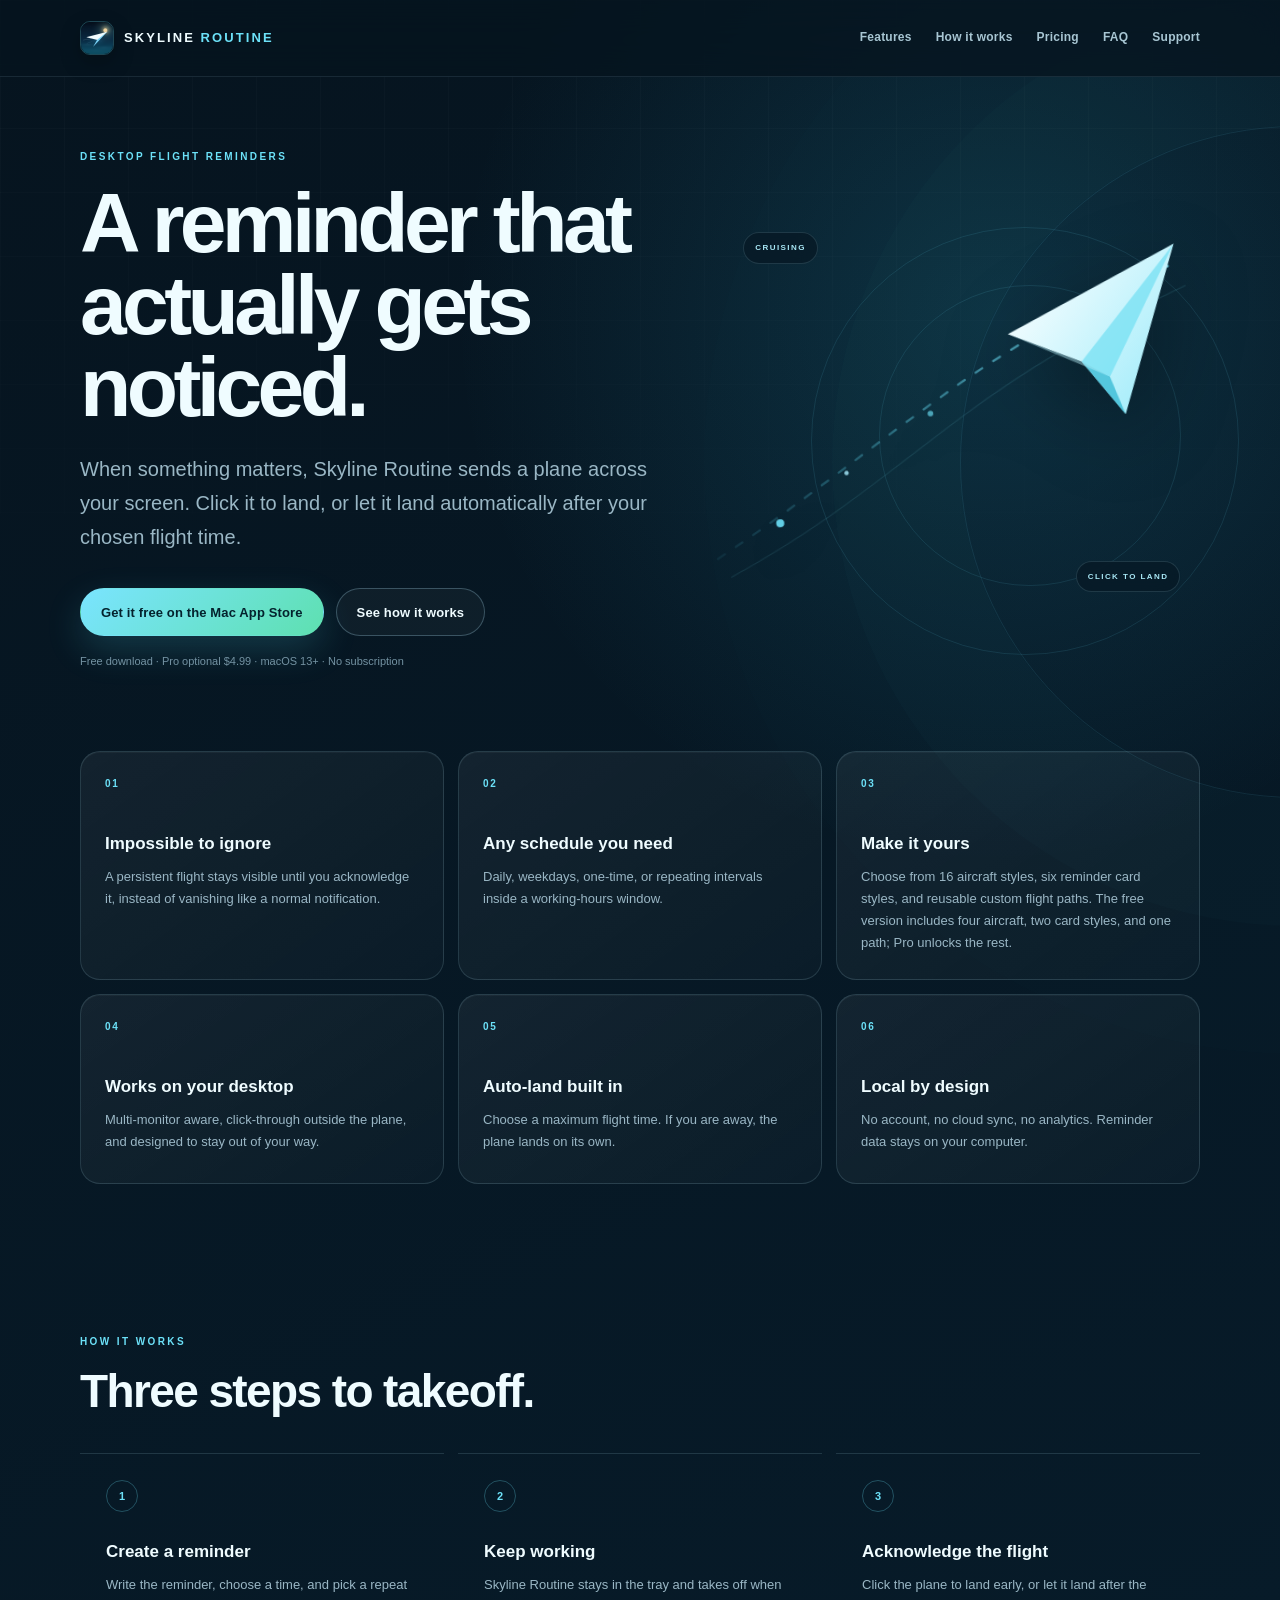
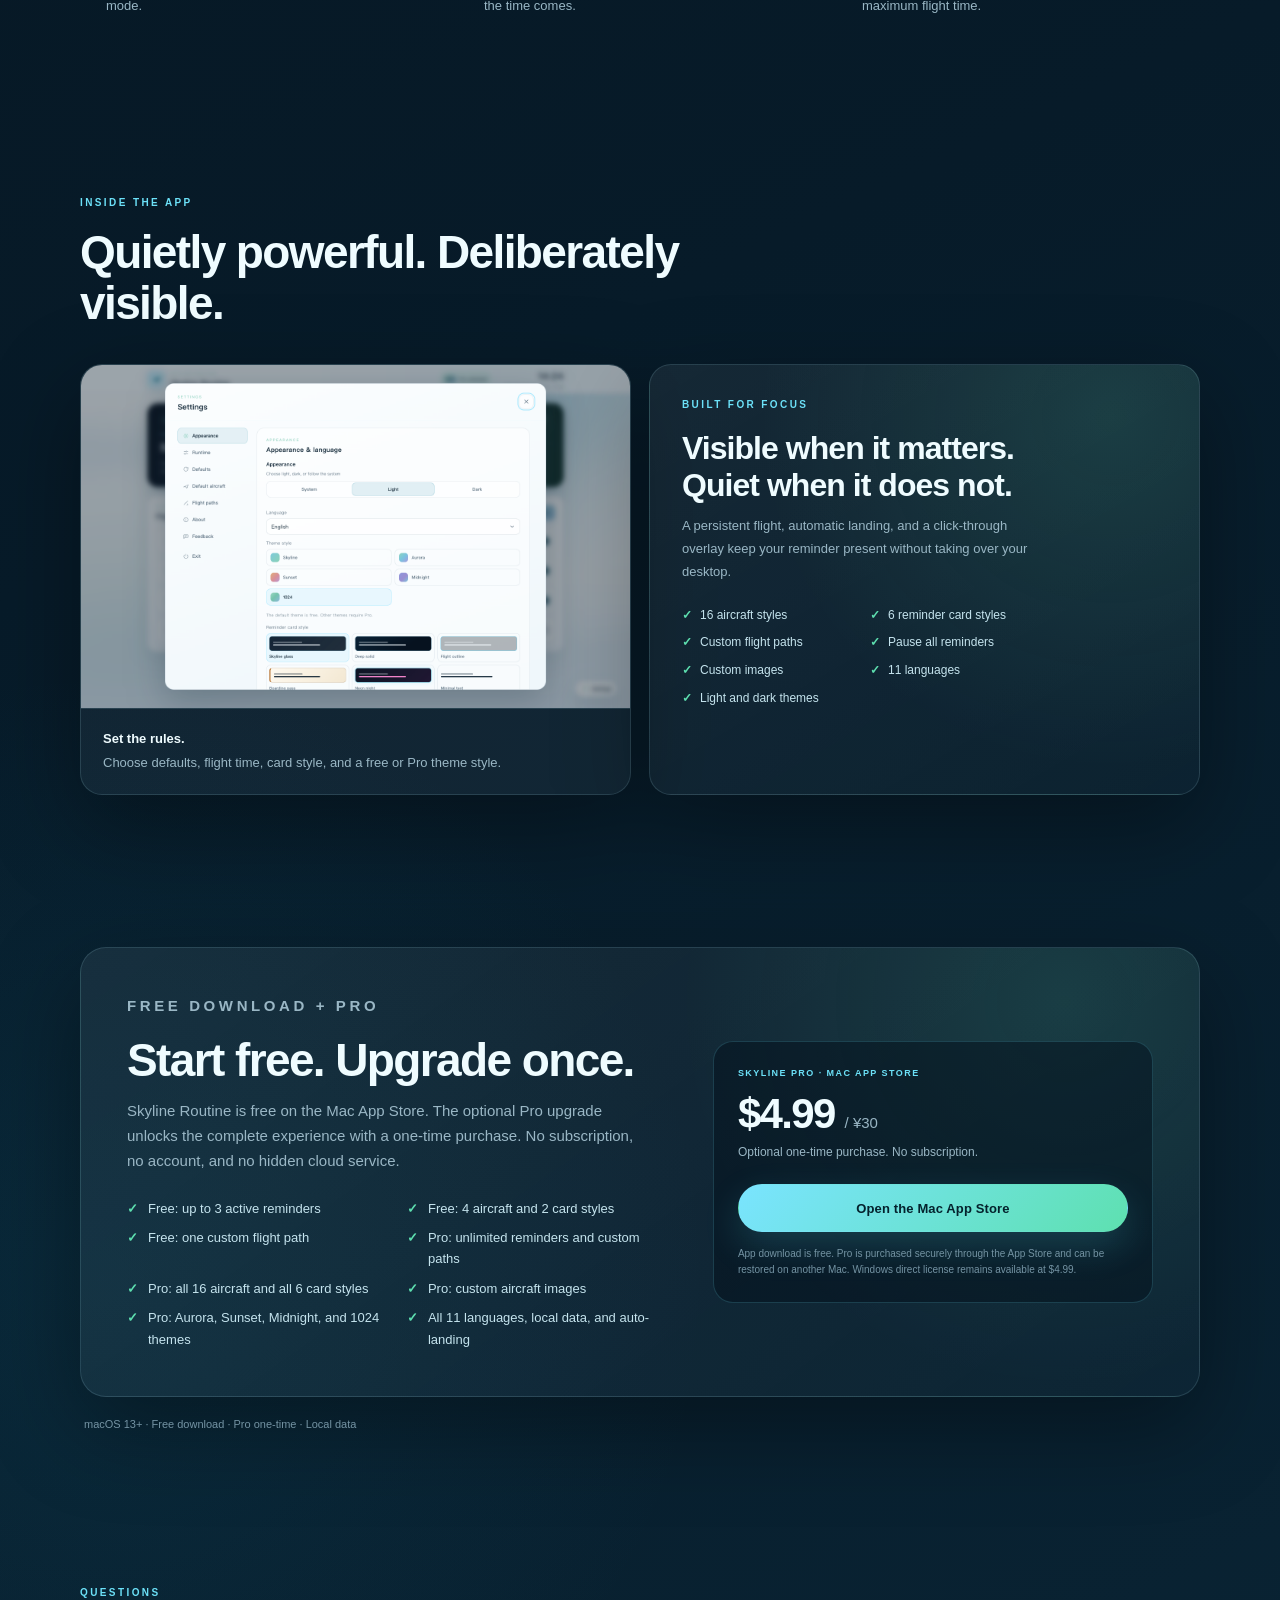
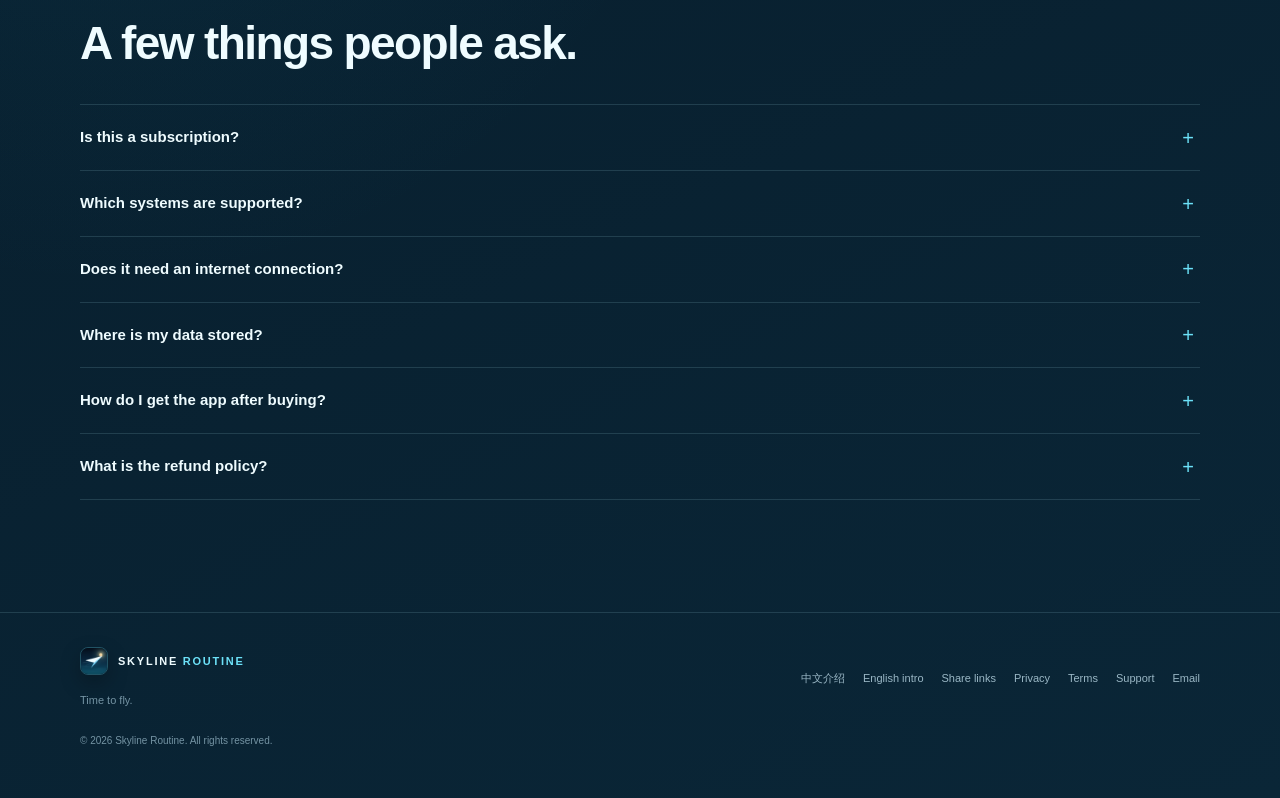
==== index.html @ 3b18a0c1 "【mod】更新免费/Pro 说明、价格与当前截图 - Mac App Store 免费下载 + Pro 一次性买断 - 更新 11 种语言、免费版限制和 Pro 权益 - 更新设置截图和支付/支持说明" ====
<!doctype html>
<html lang="en">
  <head>
    <meta charset="utf-8" />
    <meta name="viewport" content="width=device-width, initial-scale=1" />
    <title>Skyline Routine — Desktop flight reminders</title>
    <meta
      name="description"
      content="A desktop reminder that sends a plane across your screen until you acknowledge it. Free on the Mac App Store, with an optional one-time Pro upgrade. No account, no cloud."
    />
    <meta property="og:title" content="Skyline Routine — Desktop flight reminders" />
    <meta
      property="og:description"
      content="A reminder that actually gets noticed. Free download, optional Pro, local data."
    />
    <meta property="og:type" content="website" />
    <meta property="og:image" content="assets/icon.png" />
    <link rel="icon" href="assets/icon.png" />
    <link rel="stylesheet" href="styles.css" />
  </head>
  <body>
    <div class="site-glow" aria-hidden="true"></div>

    <header class="site-header">
      <div class="wrap header-inner">
        <a class="brand" href="/" aria-label="Skyline Routine home">
          <img src="assets/icon.png" alt="" width="34" height="34" />
          <span>SKYLINE <b>ROUTINE</b></span>
        </a>

        <button class="menu-toggle" type="button" aria-expanded="false" aria-controls="site-nav">
          Menu
        </button>

        <nav class="site-nav" id="site-nav" aria-label="Main navigation">
          <a href="#features">Features</a>
          <a href="#how">How it works</a>
          <a href="#pricing">Pricing</a>
          <a href="#faq">FAQ</a>
          <a href="support.html">Support</a>
        </nav>
      </div>
    </header>

    <main>
      <section class="hero wrap">
        <div class="hero-copy">
          <p class="eyebrow">DESKTOP FLIGHT REMINDERS</p>
          <h1>A reminder that actually gets noticed.</h1>
          <p class="lead">
            When something matters, Skyline Routine sends a plane across your screen.
            Click it to land, or let it land automatically after your chosen flight time.
          </p>

          <div class="hero-actions">
            <a class="btn btn-primary" data-appstore href="#pricing">Get it free on the Mac App Store</a>
            <a class="btn btn-ghost" href="#how">See how it works</a>
          </div>

          <p class="small-note">Free download · Pro optional $4.99 · macOS 13+ · No subscription</p>
        </div>

        <div class="hero-visual" aria-hidden="true">
          <div class="orbit orbit-one"></div>
          <div class="orbit orbit-two"></div>
          <svg class="hero-plane" viewBox="0 0 520 430" fill="none">
            <defs>
              <linearGradient id="plane-fill" x1="310" y1="100" x2="466" y2="235" gradientUnits="userSpaceOnUse">
                <stop stop-color="#ffffff" />
                <stop offset="1" stop-color="#9cebfa" />
              </linearGradient>
              <linearGradient id="trail" x1="18" y1="346" x2="492" y2="84" gradientUnits="userSpaceOnUse">
                <stop stop-color="#53d7f2" stop-opacity=".08" />
                <stop offset="1" stop-color="#7debff" stop-opacity=".8" />
              </linearGradient>
            </defs>
            <path
              d="M18 346C106 296 170 250 250 201C314 161 383 126 492 84"
              stroke="url(#trail)"
              stroke-width="2.2"
              stroke-linecap="round"
              stroke-dasharray="8 13"
            />
            <path d="M30 365C130 319 190 273 268 223C338 178 405 145 499 108" stroke="rgba(125,235,255,.12)" />
            <path d="M320 144L490 66L431 231L391 176L320 144Z" fill="url(#plane-fill)" />
            <path d="M391 176L490 66L418 193L391 176Z" fill="#66ddf3" fill-opacity=".62" />
            <path d="M391 176L431 231L418 193L391 176Z" fill="#2ab5d1" fill-opacity=".7" />
            <path d="M391 176L320 144L418 193L391 176Z" fill="#bff6ff" fill-opacity=".42" />
            <circle cx="82" cy="315" r="4" fill="#6ce1f8" fill-opacity=".9" />
            <circle cx="151" cy="270" r="2.2" fill="#a9eeff" fill-opacity=".8" />
            <circle cx="238" cy="217" r="2.8" fill="#6ce1f8" fill-opacity=".65" />
          </svg>
          <span class="hero-chip chip-one">CRUISING</span>
          <span class="hero-chip chip-two">CLICK TO LAND</span>
        </div>
      </section>

      <section class="feature-grid wrap" id="features">
        <article class="feature-card">
          <span class="feature-number">01</span>
          <h2>Impossible to ignore</h2>
          <p>A persistent flight stays visible until you acknowledge it, instead of vanishing like a normal notification.</p>
        </article>
        <article class="feature-card">
          <span class="feature-number">02</span>
          <h2>Any schedule you need</h2>
          <p>Daily, weekdays, one-time, or repeating intervals inside a working-hours window.</p>
        </article>
        <article class="feature-card">
          <span class="feature-number">03</span>
          <h2>Make it yours</h2>
          <p>Choose from 16 aircraft styles, six reminder card styles, and reusable custom flight paths. The free version includes four aircraft, two card styles, and one path; Pro unlocks the rest.</p>
        </article>
        <article class="feature-card">
          <span class="feature-number">04</span>
          <h2>Works on your desktop</h2>
          <p>Multi-monitor aware, click-through outside the plane, and designed to stay out of your way.</p>
        </article>
        <article class="feature-card">
          <span class="feature-number">05</span>
          <h2>Auto-land built in</h2>
          <p>Choose a maximum flight time. If you are away, the plane lands on its own.</p>
        </article>
        <article class="feature-card">
          <span class="feature-number">06</span>
          <h2>Local by design</h2>
          <p>No account, no cloud sync, no analytics. Reminder data stays on your computer.</p>
        </article>
      </section>

      <section class="section wrap" id="how">
        <div class="section-heading">
          <p class="eyebrow">HOW IT WORKS</p>
          <h2>Three steps to takeoff.</h2>
        </div>
        <div class="steps">
          <div class="step">
            <span>1</span>
            <h3>Create a reminder</h3>
            <p>Write the reminder, choose a time, and pick a repeat mode.</p>
          </div>
          <div class="step">
            <span>2</span>
            <h3>Keep working</h3>
            <p>Skyline Routine stays in the tray and takes off when the time comes.</p>
          </div>
          <div class="step">
            <span>3</span>
            <h3>Acknowledge the flight</h3>
            <p>Click the plane to land early, or let it land after the maximum flight time.</p>
          </div>
        </div>
      </section>

      <section class="section wrap" id="screens">
        <div class="section-heading">
          <p class="eyebrow">INSIDE THE APP</p>
          <h2>Quietly powerful. Deliberately visible.</h2>
        </div>
        <div class="screens">
          <figure class="screen-card">
            <img src="assets/settings.png" alt="Skyline Routine settings with flight time and Pro theme options" loading="eager" />
            <figcaption>
              <strong>Set the rules.</strong>
              Choose defaults, flight time, card style, and a free or Pro theme style.
            </figcaption>
          </figure>
          <aside class="screen-card screen-note">
            <div class="screen-note-inner">
              <p class="eyebrow">BUILT FOR FOCUS</p>
              <h3>Visible when it matters.<br />Quiet when it does not.</h3>
              <p>
                A persistent flight, automatic landing, and a click-through overlay
                keep your reminder present without taking over your desktop.
              </p>
              <ul class="mini-list">
                <li>16 aircraft styles</li>
                <li>6 reminder card styles</li>
                <li>Custom flight paths</li>
                <li>Pause all reminders</li>
                <li>Custom images</li>
                <li>11 languages</li>
                <li>Light and dark themes</li>
              </ul>
            </div>
          </aside>
        </div>
      </section>

      <section class="section wrap" id="pricing">
        <div class="pricing-shell">
          <div class="pricing-copy">
            <p class="eyebrow">FREE DOWNLOAD + PRO</p>
            <h2>Start free. Upgrade once.</h2>
            <p>
              Skyline Routine is free on the Mac App Store. The optional Pro upgrade
              unlocks the complete experience with a one-time purchase. No subscription,
              no account, and no hidden cloud service.
            </p>
            <ul class="check-list">
              <li>Free: up to 3 active reminders</li>
              <li>Free: 4 aircraft and 2 card styles</li>
              <li>Free: one custom flight path</li>
              <li>Pro: unlimited reminders and custom paths</li>
              <li>Pro: all 16 aircraft and all 6 card styles</li>
              <li>Pro: custom aircraft images</li>
              <li>Pro: Aurora, Sunset, Midnight, and 1024 themes</li>
              <li>All 11 languages, local data, and auto-landing</li>
            </ul>
          </div>
          <div class="price-card">
            <p class="price-label">SKYLINE PRO · MAC APP STORE</p>
            <div class="price">$4.99 <span>/ ¥30</span></div>
            <p class="price-note">Optional one-time purchase. No subscription.</p>
            <a class="btn btn-primary btn-wide" data-appstore href="#pricing">Open the Mac App Store</a>
            <p class="price-fine">
              App download is free. Pro is purchased securely through the App Store and
              can be restored on another Mac. Windows direct license remains available at
              $4.99.
            </p>
          </div>
        </div>
        <p class="store-note">
          macOS 13+ · Free download · Pro one-time · Local data
        </p>
      </section>

      <section class="section wrap" id="faq">
        <div class="section-heading">
          <p class="eyebrow">QUESTIONS</p>
          <h2>A few things people ask.</h2>
        </div>
        <div class="faq-list">
          <details>
            <summary>Is this a subscription?</summary>
            <p>No. Skyline Routine is free to download and Pro is a one-time purchase.</p>
          </details>
          <details>
            <summary>Which systems are supported?</summary>
            <p>macOS 13 or later on the Mac App Store. A Windows direct license is also available for Windows 10/11 x64.</p>
          </details>
          <details>
            <summary>Does it need an internet connection?</summary>
            <p>No. Reminders are stored locally and the app works offline. An internet connection is only needed for the initial purchase.</p>
          </details>
          <details>
            <summary>Where is my data stored?</summary>
            <p>Reminder content and settings are stored on your computer. We do not operate a cloud account system or upload reminder data.</p>
          </details>
          <details>
            <summary>How do I get the app after buying?</summary>
            <p>Download Skyline Routine free from the Mac App Store. Open Settings → Upgrade to Pro to purchase the optional one-time upgrade.</p>
          </details>
          <details>
            <summary>What is the refund policy?</summary>
            <p>Mac App Store purchases and refunds are handled by Apple. Windows direct purchases and refunds are handled by Lemon Squeezy. See our <a href="terms.html">terms</a> for details.</p>
          </details>
        </div>
      </section>
    </main>

    <footer class="site-footer">
      <div class="wrap footer-grid">
        <div>
          <a class="brand footer-brand" href="/">
            <img src="assets/icon.png" alt="" width="28" height="28" />
            <span>SKYLINE <b>ROUTINE</b></span>
          </a>
          <p class="footer-copy">Time to fly.</p>
        </div>
        <div class="footer-links">
          <a href="zh.html">中文介绍</a>
          <a href="en.html">English intro</a>
          <a href="links.html">Share links</a>
          <a href="privacy.html">Privacy</a>
          <a href="terms.html">Terms</a>
          <a href="support.html">Support</a>
          <a href="mailto:runningswiftui@gmail.com">Email</a>
        </div>
        <p class="copyright">© <span data-year>2026</span> Skyline Routine. All rights reserved.</p>
      </div>
    </footer>

    <script src="site.js"></script>
  </body>
</html>
---- styles.css ----
:root {
  --bg: #06141f;
  --bg-2: #0a2231;
  --panel: rgba(255, 255, 255, 0.045);
  --panel-strong: rgba(255, 255, 255, 0.075);
  --line: rgba(181, 236, 255, 0.14);
  --line-strong: rgba(181, 236, 255, 0.26);
  --text: #effcff;
  --muted: #9ab7c5;
  --dim: #7493a3;
  --cyan: #6ce1f8;
  --green: #5ee0b0;
  --shadow: 0 30px 90px rgba(0, 0, 0, 0.35);
  --font: -apple-system, BlinkMacSystemFont, "Segoe UI", "PingFang SC",
    "Hiragino Sans GB", "Microsoft YaHei", Arial, sans-serif;
}

* {
  box-sizing: border-box;
}

html {
  scroll-behavior: smooth;
}

body {
  min-width: 320px;
  margin: 0;
  font-family: var(--font);
  color: var(--text);
  background:
    radial-gradient(circle at 78% 8%, rgba(49, 185, 225, 0.17), transparent 34rem),
    radial-gradient(circle at 8% 72%, rgba(22, 124, 155, 0.12), transparent 38rem),
    linear-gradient(155deg, var(--bg) 0%, #071b29 48%, #0a2637 100%);
  line-height: 1.65;
  overflow-x: hidden;
}

body::before {
  position: fixed;
  z-index: -2;
  inset: 0;
  background-image:
    linear-gradient(rgba(255, 255, 255, 0.025) 1px, transparent 1px),
    linear-gradient(90deg, rgba(255, 255, 255, 0.025) 1px, transparent 1px);
  background-size: 64px 64px;
  mask-image: linear-gradient(to bottom, black, transparent 76%);
  content: "";
  pointer-events: none;
}

.site-glow {
  position: fixed;
  z-index: -1;
  top: 14%;
  right: -22rem;
  width: 42rem;
  height: 42rem;
  border: 1px solid rgba(108, 225, 248, 0.1);
  border-radius: 50%;
  box-shadow:
    0 0 0 8rem rgba(108, 225, 248, 0.012),
    0 0 0 16rem rgba(108, 225, 248, 0.008);
  pointer-events: none;
}

img {
  max-width: 100%;
}

a {
  color: var(--cyan);
  text-decoration-thickness: 1px;
  text-underline-offset: 3px;
}

a:hover {
  color: #b9f5ff;
}

:focus-visible {
  outline: 2px solid var(--cyan);
  outline-offset: 3px;
}

.wrap {
  width: min(1120px, calc(100% - 48px));
  margin-inline: auto;
}

.site-header {
  position: sticky;
  z-index: 20;
  top: 0;
  border-bottom: 1px solid rgba(181, 236, 255, 0.1);
  background: rgba(6, 20, 31, 0.76);
  backdrop-filter: blur(22px);
}

.header-inner {
  display: flex;
  align-items: center;
  justify-content: space-between;
  min-height: 76px;
}

.brand {
  display: inline-flex;
  align-items: center;
  gap: 10px;
  color: var(--text);
  font-size: 13px;
  font-weight: 800;
  letter-spacing: 0.16em;
  text-decoration: none;
}

.brand img {
  width: 34px;
  height: 34px;
  border: 1px solid rgba(108, 225, 248, 0.25);
  border-radius: 10px;
  box-shadow: 0 8px 20px rgba(0, 0, 0, 0.25);
}

.brand b {
  color: var(--cyan);
}

.site-nav {
  display: flex;
  align-items: center;
  gap: 24px;
}

.site-nav a {
  color: #a8c6d3;
  font-size: 12px;
  font-weight: 600;
  letter-spacing: 0.02em;
  text-decoration: none;
}

.site-nav a:hover {
  color: var(--text);
}

.menu-toggle {
  display: none;
  padding: 8px 12px;
  border: 1px solid var(--line);
  border-radius: 9px;
  background: transparent;
  color: var(--text);
  font: inherit;
  font-size: 12px;
}

.hero {
  display: grid;
  grid-template-columns: minmax(0, 1.1fr) minmax(340px, 0.9fr);
  align-items: center;
  gap: 40px;
  min-height: 650px;
  padding-block: 72px 80px;
}

.hero-copy {
  position: relative;
  z-index: 2;
}

.eyebrow {
  margin: 0 0 16px;
  color: var(--cyan);
  font-size: 10px;
  font-weight: 800;
  letter-spacing: 0.24em;
}

h1,
h2,
h3,
p {
  margin-top: 0;
}

h1 {
  max-width: 760px;
  margin-bottom: 24px;
  font-size: clamp(48px, 7vw, 84px);
  font-weight: 700;
  line-height: 0.98;
  letter-spacing: -0.055em;
}

.lead {
  max-width: 580px;
  margin-bottom: 0;
  color: var(--muted);
  font-size: clamp(16px, 2vw, 20px);
  line-height: 1.7;
}

.hero-actions {
  display: flex;
  flex-wrap: wrap;
  gap: 12px;
  margin-top: 34px;
}

.btn {
  display: inline-flex;
  align-items: center;
  justify-content: center;
  min-height: 48px;
  padding: 12px 20px;
  border: 1px solid transparent;
  border-radius: 999px;
  font-size: 13px;
  font-weight: 750;
  letter-spacing: 0.01em;
  text-decoration: none;
  transition:
    transform 0.2s ease,
    border-color 0.2s ease,
    background 0.2s ease,
    box-shadow 0.2s ease;
}

.btn:hover {
  transform: translateY(-2px);
}

.btn-primary {
  background: linear-gradient(135deg, #7ae4ff, #5ee0b0);
  color: #04222d;
  box-shadow: 0 14px 36px rgba(78, 214, 236, 0.18);
}

.btn-primary:hover {
  color: #04222d;
  box-shadow: 0 18px 42px rgba(78, 214, 236, 0.28);
}

.btn-ghost {
  border-color: var(--line-strong);
  background: rgba(255, 255, 255, 0.035);
  color: var(--text);
}

.btn-ghost:hover {
  border-color: rgba(108, 225, 248, 0.5);
  background: rgba(108, 225, 248, 0.08);
  color: var(--text);
}

.btn-wide {
  width: 100%;
}

.small-note {
  margin: 16px 0 0;
  color: var(--dim);
  font-size: 11px;
}

.hero-visual {
  position: relative;
  min-height: 480px;
}

.orbit {
  position: absolute;
  border: 1px solid rgba(108, 225, 248, 0.11);
  border-radius: 50%;
}

.orbit-one {
  top: 12%;
  right: -8%;
  width: 88%;
  aspect-ratio: 1;
}

.orbit-two {
  top: 24%;
  right: 4%;
  width: 62%;
  aspect-ratio: 1;
}

.hero-plane {
  position: absolute;
  top: 50%;
  right: -3%;
  width: min(560px, 108%);
  transform: translateY(-50%) rotate(-4deg);
  filter: drop-shadow(0 24px 40px rgba(0, 0, 0, 0.35));
}

.hero-chip {
  position: absolute;
  z-index: 2;
  padding: 8px 11px;
  border: 1px solid var(--line);
  border-radius: 999px;
  background: rgba(7, 25, 38, 0.8);
  color: #a9e8f6;
  font-size: 8px;
  font-weight: 800;
  letter-spacing: 0.18em;
  backdrop-filter: blur(10px);
}

.chip-one {
  top: 13%;
  left: 6%;
}

.chip-two {
  right: 4%;
  bottom: 12%;
}

.feature-grid {
  display: grid;
  grid-template-columns: repeat(3, minmax(0, 1fr));
  gap: 14px;
  padding-bottom: 110px;
}

.feature-card {
  min-height: 190px;
  padding: 24px;
  border: 1px solid var(--line);
  border-radius: 20px;
  background: linear-gradient(145deg, rgba(255, 255, 255, 0.055), rgba(255, 255, 255, 0.018));
  box-shadow: inset 0 1px 0 rgba(255, 255, 255, 0.035);
}

.feature-number {
  display: block;
  margin-bottom: 38px;
  color: var(--cyan);
  font-size: 10px;
  font-weight: 800;
  letter-spacing: 0.16em;
}

.feature-card h2 {
  margin-bottom: 8px;
  font-size: 17px;
  font-weight: 650;
}

.feature-card p {
  margin-bottom: 0;
  color: var(--muted);
  font-size: 13px;
  line-height: 1.7;
}

.section {
  padding-block: 40px 112px;
}

.section-heading {
  max-width: 680px;
  margin-bottom: 36px;
}

.section-heading h2,
.pricing-copy h2 {
  margin-bottom: 14px;
  font-size: clamp(30px, 4.2vw, 46px);
  font-weight: 650;
  line-height: 1.1;
  letter-spacing: -0.035em;
}

.section-heading p:last-child,
.pricing-copy > p {
  color: var(--muted);
  font-size: 15px;
}

.steps {
  display: grid;
  grid-template-columns: repeat(3, minmax(0, 1fr));
  gap: 14px;
}

.step {
  padding: 26px;
  border-top: 1px solid var(--line);
}

.step > span {
  display: grid;
  width: 32px;
  height: 32px;
  margin-bottom: 26px;
  place-items: center;
  border: 1px solid rgba(108, 225, 248, 0.28);
  border-radius: 50%;
  color: var(--cyan);
  font-size: 11px;
  font-weight: 800;
}

.step h3 {
  margin-bottom: 8px;
  font-size: 17px;
}

.step p {
  margin-bottom: 0;
  color: var(--muted);
  font-size: 13px;
}

.screens {
  display: grid;
  grid-template-columns: repeat(2, minmax(0, 1fr));
  gap: 18px;
}

.screen-card {
  margin: 0;
  border: 1px solid var(--line);
  border-radius: 22px;
  background: var(--panel);
  overflow: hidden;
  box-shadow: var(--shadow);
}

.screen-card img {
  display: block;
  width: 100%;
  height: auto;
  border-bottom: 1px solid var(--line);
}

.screen-card figcaption {
  padding: 20px 22px;
  color: var(--muted);
  font-size: 13px;
  line-height: 1.6;
}

.screen-card strong {
  display: block;
  margin-bottom: 3px;
  color: var(--text);
  font-weight: 650;
}

.screen-note {
  display: flex;
  align-items: stretch;
  min-height: 100%;
  background:
    radial-gradient(circle at 84% 12%, rgba(94, 224, 176, 0.13), transparent 22rem),
    linear-gradient(150deg, rgba(255, 255, 255, 0.06), rgba(255, 255, 255, 0.018));
}

.screen-note-inner {
  padding: 32px;
}

.screen-note h3 {
  margin-bottom: 12px;
  font-size: clamp(23px, 3vw, 32px);
  font-weight: 650;
  line-height: 1.15;
  letter-spacing: -0.03em;
}

.screen-note p:not(.eyebrow) {
  max-width: 360px;
  margin-bottom: 22px;
  color: var(--muted);
  font-size: 13px;
  line-height: 1.75;
}

.mini-list {
  display: grid;
  grid-template-columns: repeat(2, minmax(0, 1fr));
  gap: 8px 16px;
  margin: 0;
  padding: 0;
  list-style: none;
}

.mini-list li {
  position: relative;
  padding-left: 18px;
  color: #c5e4ee;
  font-size: 12px;
}

.mini-list li::before {
  position: absolute;
  left: 0;
  color: #5ee0b0;
  content: "✓";
  font-weight: 800;
}

.pricing-shell {
  display: grid;
  grid-template-columns: minmax(0, 1.1fr) minmax(300px, 0.9fr);
  gap: 48px;
  align-items: center;
  padding: 46px;
  border: 1px solid var(--line);
  border-radius: 26px;
  background:
    radial-gradient(circle at 88% 12%, rgba(94, 224, 176, 0.12), transparent 24rem),
    linear-gradient(145deg, rgba(255, 255, 255, 0.06), rgba(255, 255, 255, 0.02));
  box-shadow: var(--shadow);
}

.pricing-copy > p {
  max-width: 520px;
}

.check-list {
  display: grid;
  grid-template-columns: repeat(2, minmax(0, 1fr));
  gap: 8px 22px;
  margin: 24px 0 0;
  padding: 0;
  list-style: none;
}

.check-list li {
  position: relative;
  padding-left: 21px;
  color: #c5e4ee;
  font-size: 13px;
}

.check-list li::before {
  position: absolute;
  top: 0;
  left: 0;
  color: var(--green);
  content: "✓";
  font-weight: 800;
}

.price-card {
  padding: 24px;
  border: 1px solid rgba(108, 225, 248, 0.18);
  border-radius: 20px;
  background: rgba(5, 19, 30, 0.52);
}

.price-label {
  margin-bottom: 12px;
  color: var(--cyan);
  font-size: 9px;
  font-weight: 800;
  letter-spacing: 0.16em;
}

.price {
  margin-bottom: 3px;
  color: var(--text);
  font-size: 42px;
  font-weight: 700;
  line-height: 1;
  letter-spacing: -0.04em;
}

.price span {
  color: var(--muted);
  font-size: 15px;
  font-weight: 500;
  letter-spacing: 0;
}

.price-note {
  margin: 8px 0 22px;
  color: var(--muted);
  font-size: 12px;
}

.price-fine {
  margin: 14px 0 0;
  color: var(--dim);
  font-size: 10px;
  line-height: 1.6;
}

.store-note {
  margin: 18px 4px 0;
  color: var(--dim);
  font-size: 11px;
}

.faq-list {
  border-top: 1px solid var(--line);
}

.faq-list details {
  border-bottom: 1px solid var(--line);
}

.faq-list summary {
  position: relative;
  padding: 20px 40px 20px 0;
  color: var(--text);
  font-size: 15px;
  font-weight: 600;
  cursor: pointer;
  list-style: none;
}

.faq-list summary::-webkit-details-marker {
  display: none;
}

.faq-list summary::after {
  position: absolute;
  top: 50%;
  right: 6px;
  color: var(--cyan);
  content: "+";
  font-size: 20px;
  font-weight: 300;
  transform: translateY(-50%);
}

.faq-list details[open] summary::after {
  content: "−";
}

.faq-list details p {
  max-width: 820px;
  margin: -4px 0 20px;
  color: var(--muted);
  font-size: 13px;
}

.site-footer {
  border-top: 1px solid var(--line);
}

.footer-grid {
  display: grid;
  grid-template-columns: 1fr auto;
  gap: 12px 32px;
  padding-block: 34px 48px;
}

.footer-brand {
  font-size: 11px;
}

.footer-brand img {
  width: 28px;
  height: 28px;
  border-radius: 8px;
}

.footer-copy {
  margin: 8px 0 0;
  color: var(--dim);
  font-size: 11px;
}

.footer-links {
  display: flex;
  flex-wrap: wrap;
  align-items: center;
  justify-content: flex-end;
  gap: 18px;
}

.footer-links a {
  color: var(--muted);
  font-size: 11px;
  text-decoration: none;
}

.footer-links a:hover {
  color: var(--text);
}

.copyright {
  grid-column: 1 / -1;
  margin: 12px 0 0;
  color: var(--dim);
  font-size: 10px;
}

/* Legal pages */
.legal-page {
  max-width: 790px;
  padding-block: 72px 100px;
}

.legal-page h1 {
  margin-bottom: 18px;
  font-size: clamp(36px, 6vw, 58px);
}

.legal-page h2 {
  margin: 34px 0 10px;
  color: var(--text);
  font-size: 19px;
  font-weight: 650;
}

.legal-page p,
.legal-page li {
  color: var(--muted);
  font-size: 14px;
  line-height: 1.8;
}

.legal-page ul {
  padding-left: 20px;
}

.legal-meta {
  margin-bottom: 36px;
  color: var(--dim);
  font-size: 11px;
}

.back-link {
  display: inline-flex;
  margin-bottom: 26px;
  color: var(--cyan);
  font-size: 12px;
  text-decoration: none;
}

@media (max-width: 900px) {
  .hero {
    grid-template-columns: 1fr;
    min-height: auto;
    padding-block: 64px 40px;
  }

  .hero-visual {
    min-height: 380px;
    margin-top: -10px;
  }

  .hero-plane {
    right: 0;
    width: min(480px, 100%);
  }

  .feature-grid {
    grid-template-columns: repeat(2, minmax(0, 1fr));
  }

  .pricing-shell {
    grid-template-columns: 1fr;
    gap: 32px;
    padding: 34px;
  }
}

@media (max-width: 680px) {
  .wrap {
    width: min(1120px, calc(100% - 32px));
  }

  .menu-toggle {
    display: inline-flex;
  }

  .site-nav {
    position: absolute;
    top: 76px;
    right: 16px;
    left: 16px;
    display: none;
    flex-direction: column;
    align-items: flex-start;
    gap: 0;
    padding: 8px 18px;
    border: 1px solid var(--line);
    border-radius: 14px;
    background: rgba(6, 20, 31, 0.98);
    box-shadow: var(--shadow);
  }

  .site-nav.is-open {
    display: flex;
  }

  .site-nav a {
    width: 100%;
    padding: 12px 0;
  }

  h1 {
    font-size: clamp(43px, 13vw, 64px);
  }

  .hero {
    padding-top: 48px;
  }

  .hero-visual {
    min-height: 310px;
  }

  .feature-grid,
  .steps,
  .screens,
  .check-list {
    grid-template-columns: 1fr;
  }

  .feature-card {
    min-height: auto;
  }

  .feature-number {
    margin-bottom: 22px;
  }

  .section {
    padding-block: 28px 78px;
  }

  .pricing-shell {
    padding: 24px;
    border-radius: 20px;
  }

  .pricing-shell .btn {
    width: 100%;
  }

  .footer-grid {
    grid-template-columns: 1fr;
  }

  .footer-links {
    justify-content: flex-start;
  }

  .copyright {
    grid-column: auto;
  }
}

.site-toast {
  position: fixed;
  z-index: 100;
  right: 24px;
  bottom: 24px;
  max-width: min(360px, calc(100vw - 48px));
  padding: 12px 16px;
  border: 1px solid rgba(108, 225, 248, 0.25);
  border-radius: 12px;
  background: rgba(6, 20, 31, 0.96);
  color: var(--text);
  box-shadow: var(--shadow);
  font-size: 12px;
  opacity: 0;
  pointer-events: none;
  transform: translateY(10px);
  transition: opacity 0.2s ease, transform 0.2s ease;
}

.site-toast.is-visible {
  opacity: 1;
  transform: translateY(0);
}
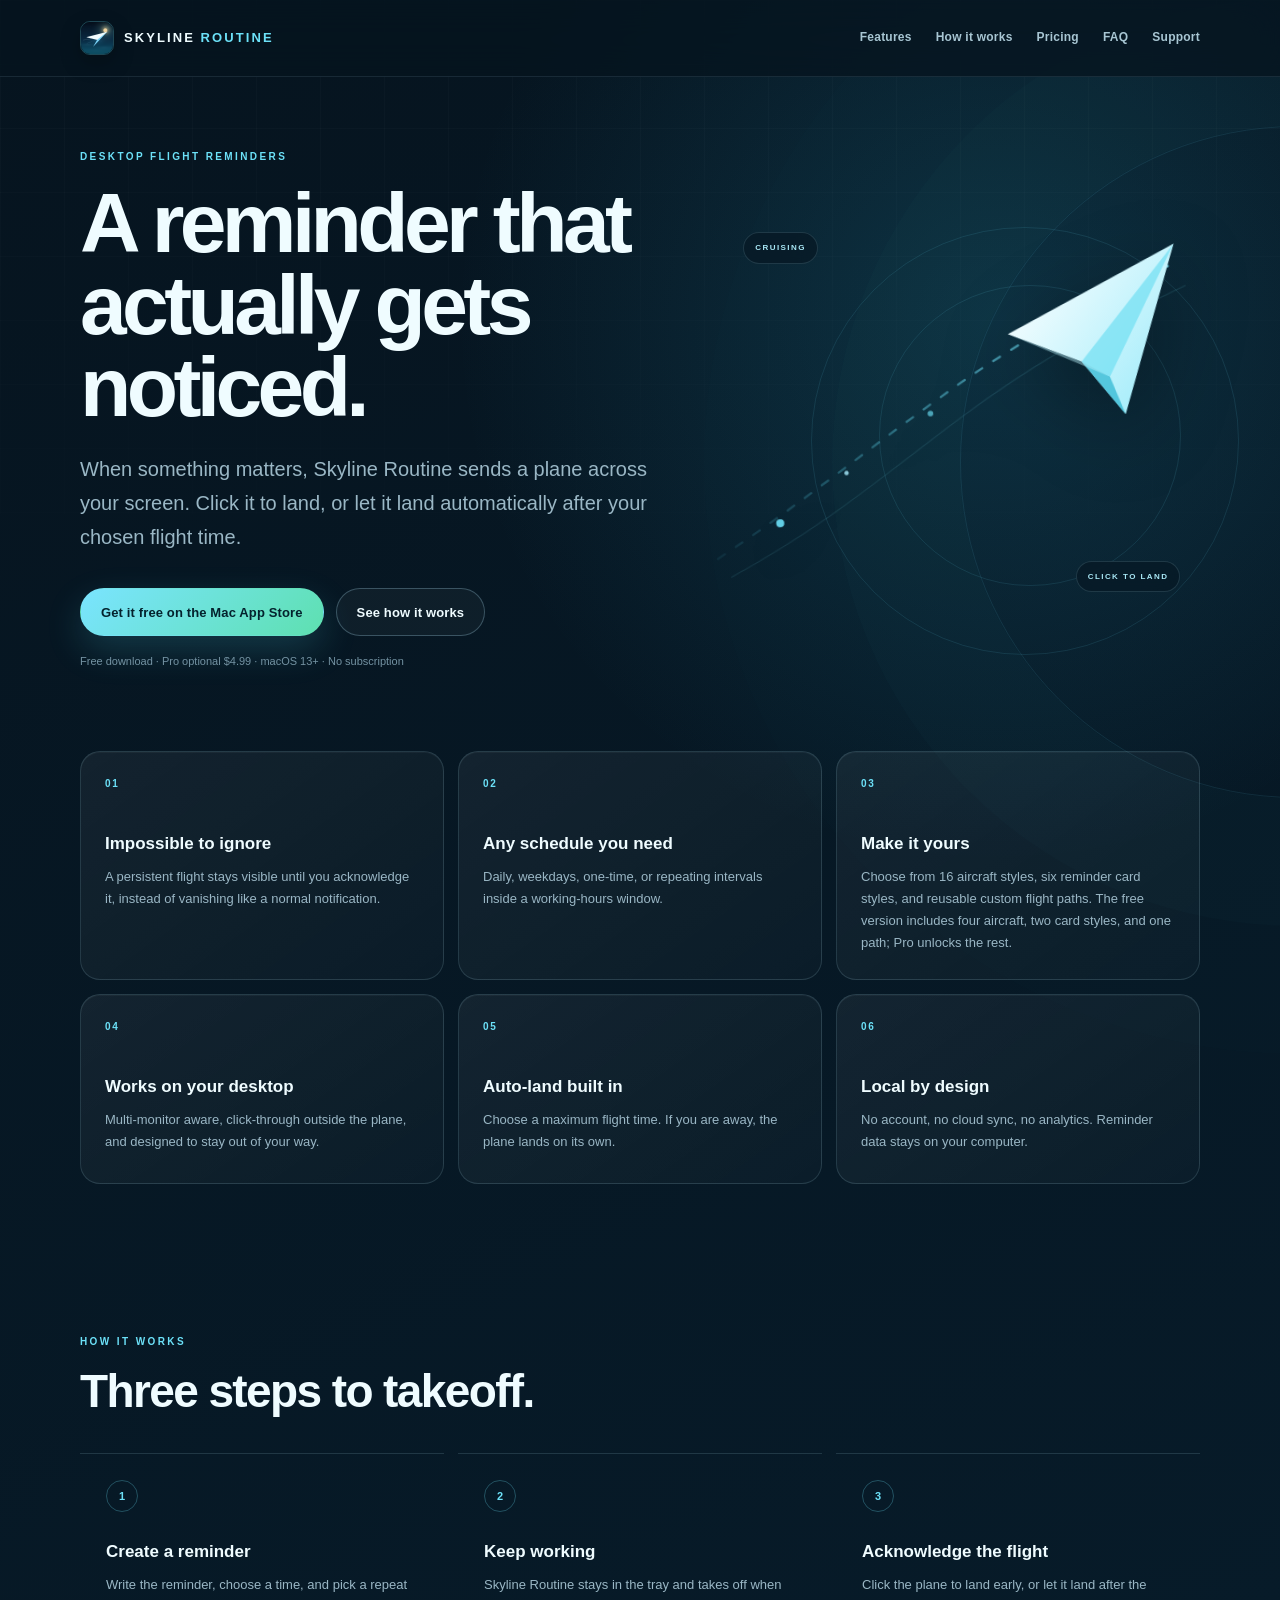
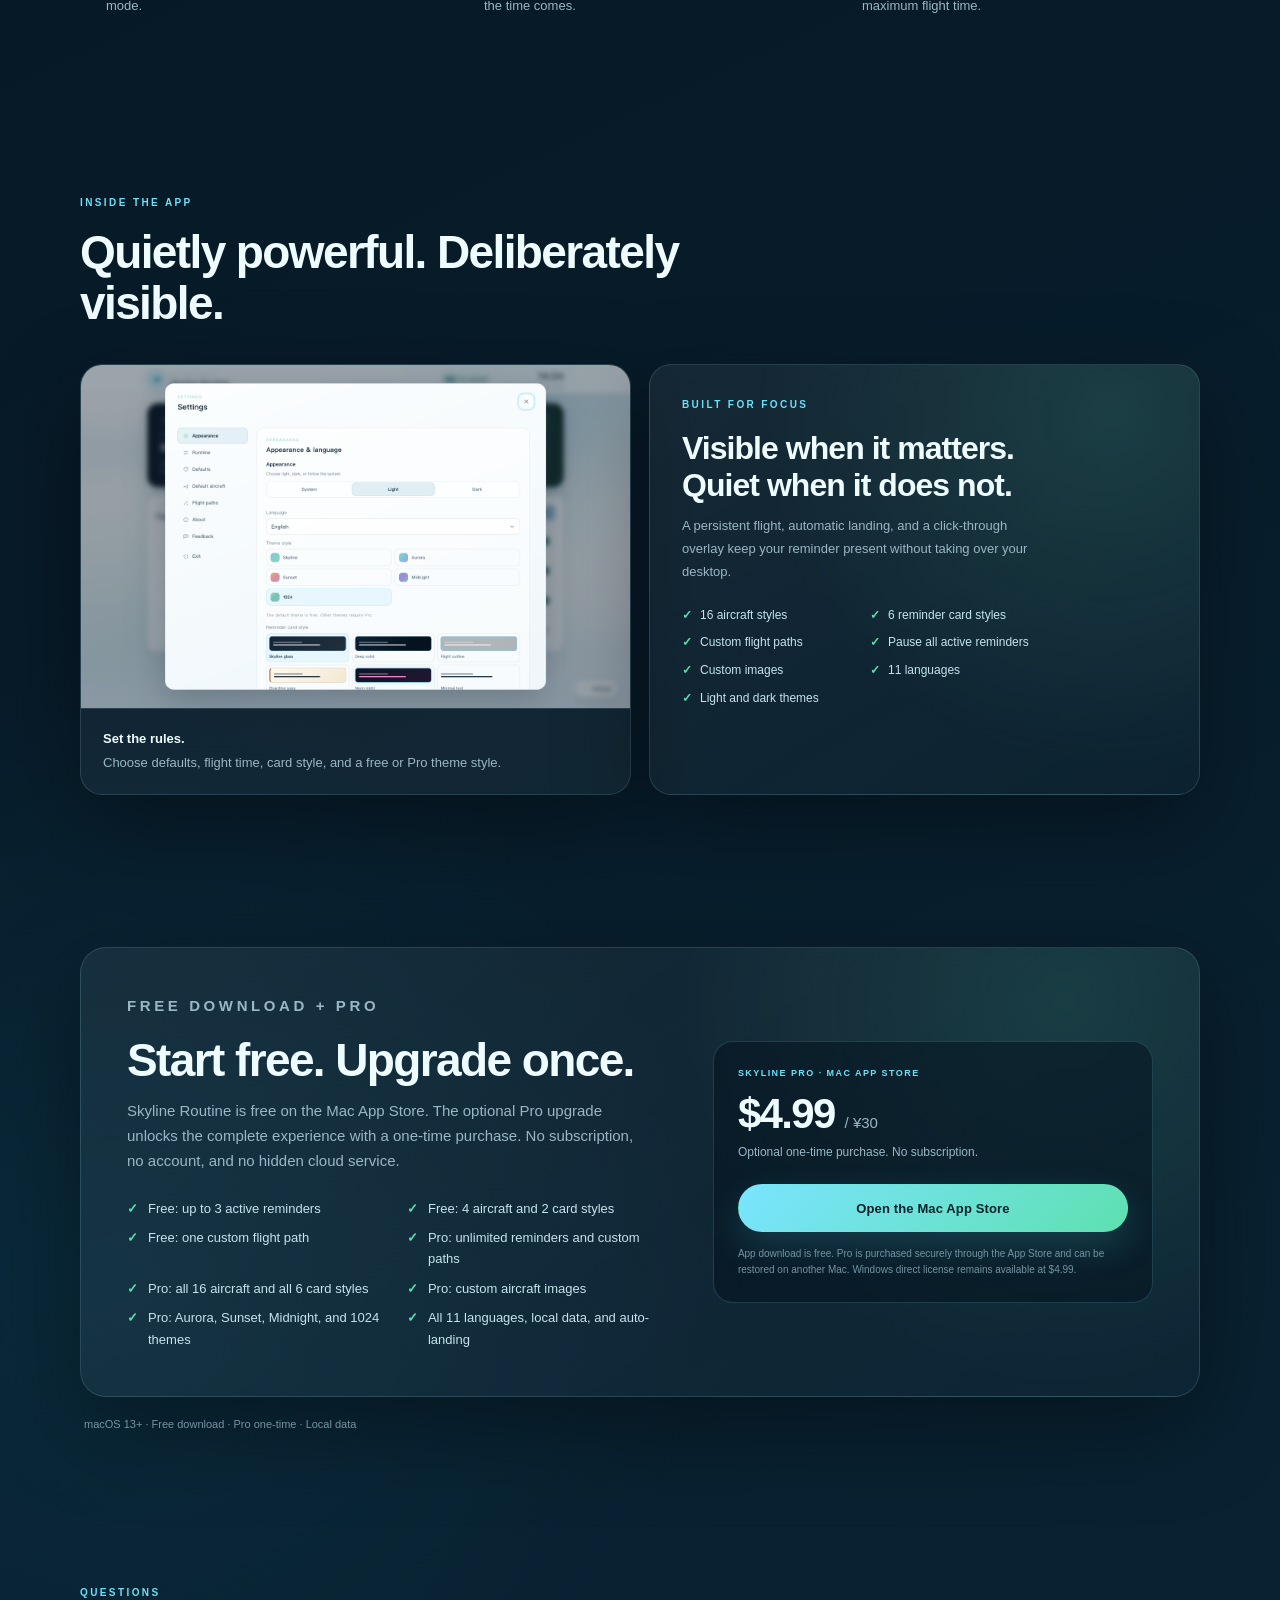
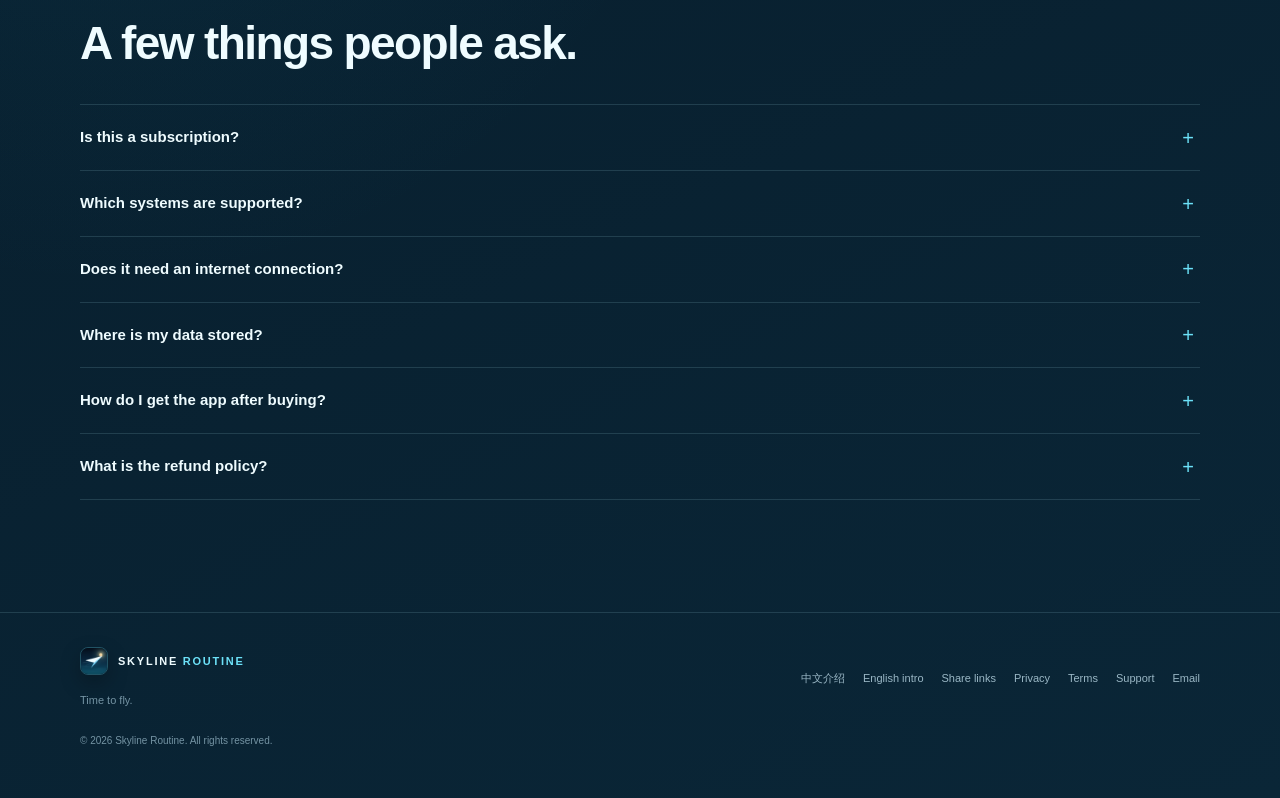
==== commit 1a61b491: "【mod】更新全部暂停按钮说明" ====
--- a/index.html
+++ b/index.html
@@ -177,7 +177,7 @@
                 <li>16 aircraft styles</li>
                 <li>6 reminder card styles</li>
                 <li>Custom flight paths</li>
-                <li>Pause all reminders</li>
+                <li>Pause all active reminders</li>
                 <li>Custom images</li>
                 <li>11 languages</li>
                 <li>Light and dark themes</li>
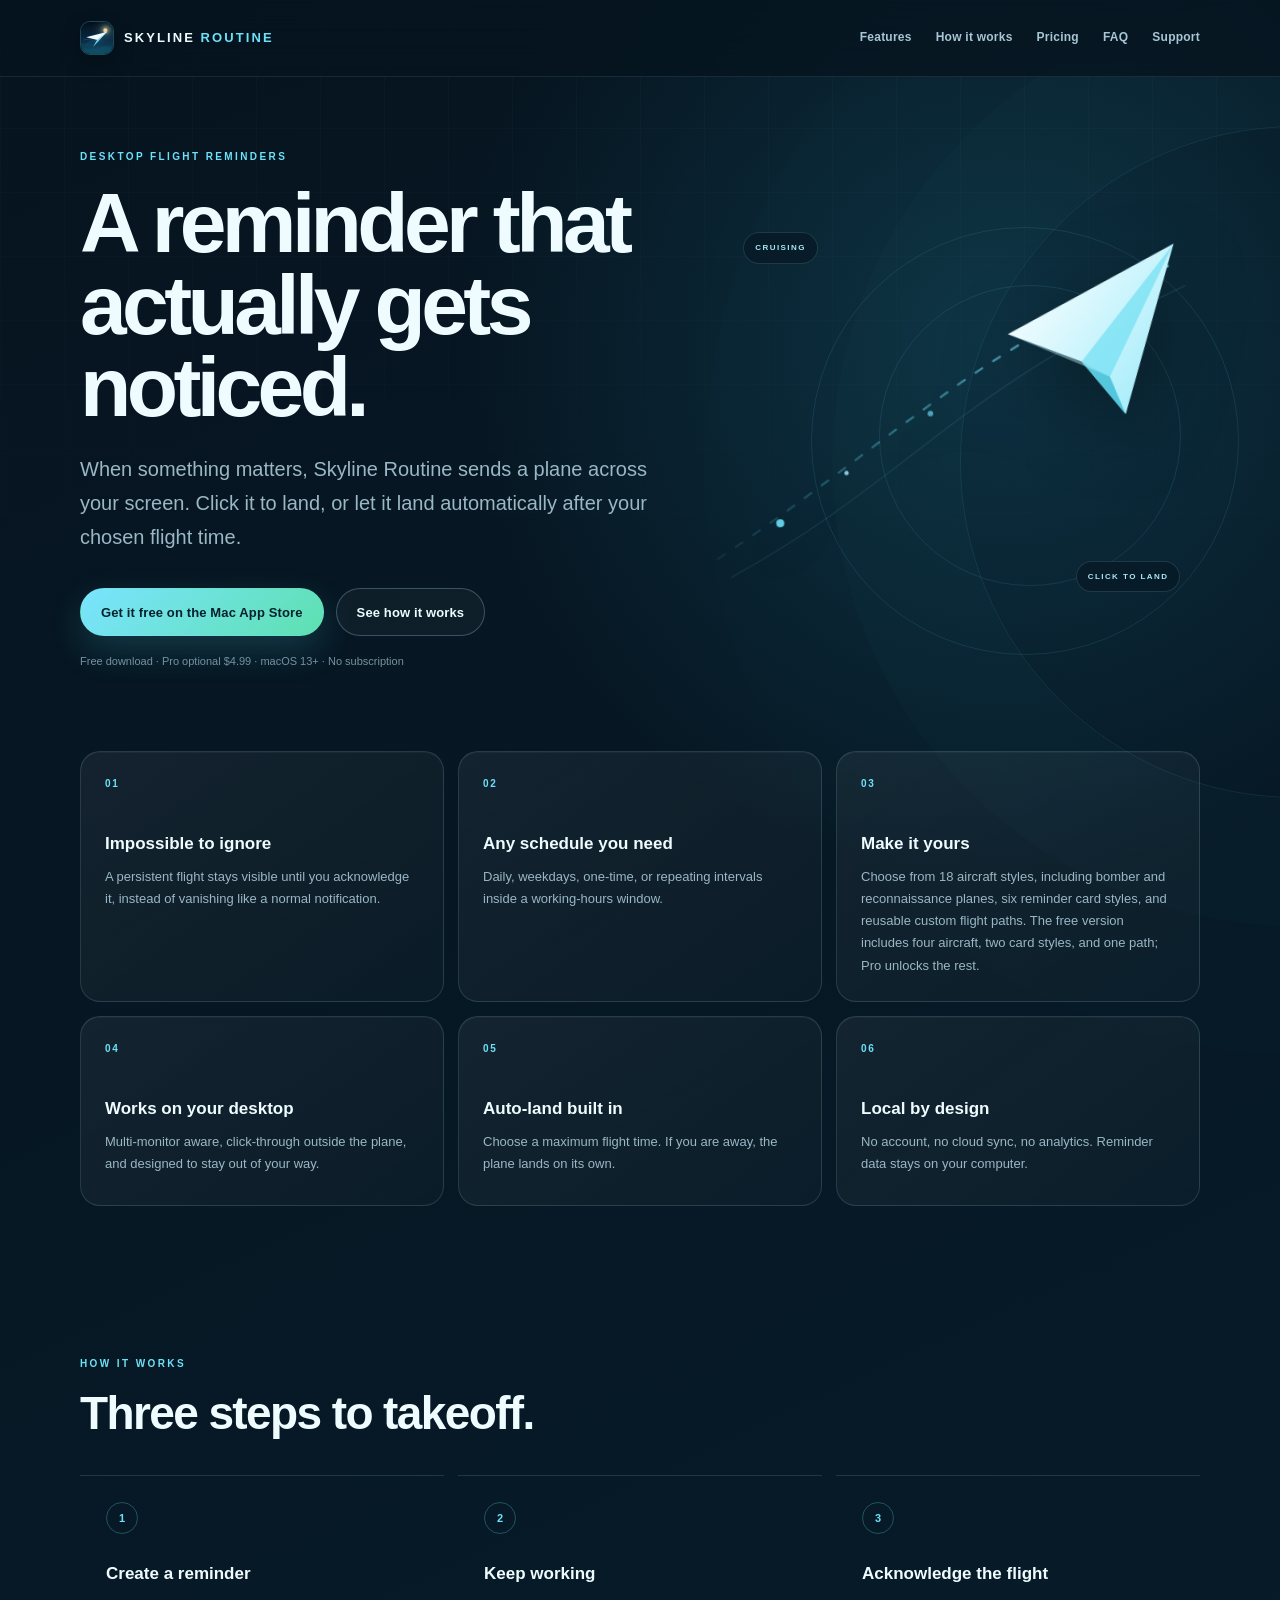
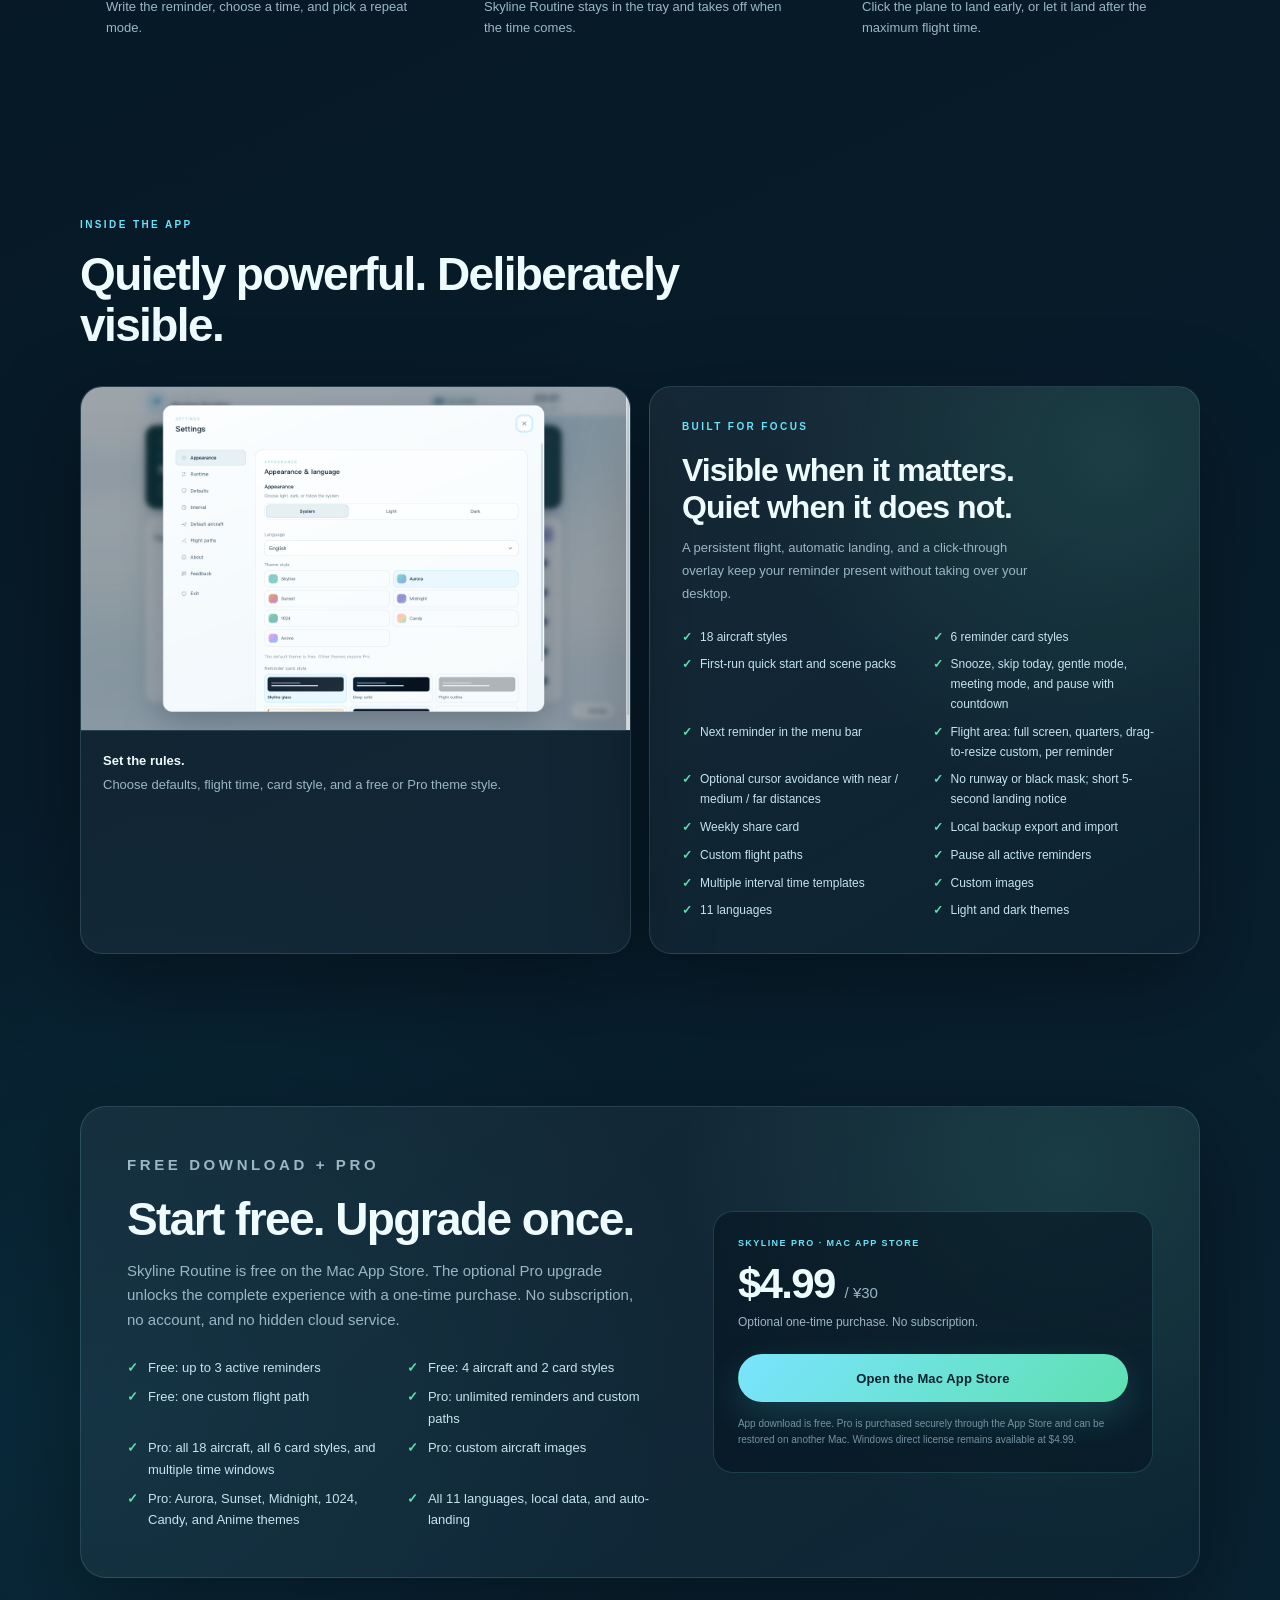
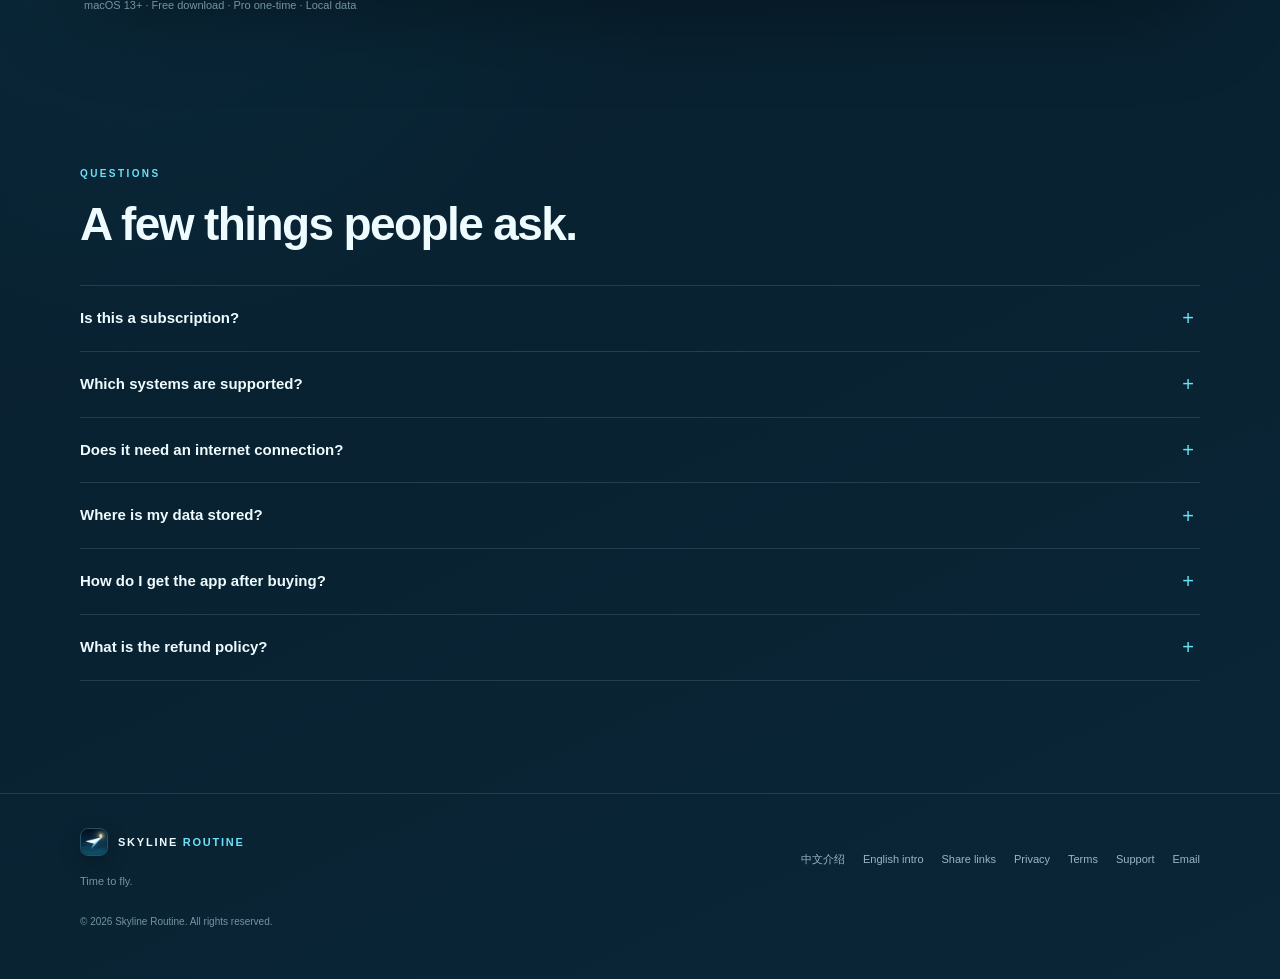
==== commit 16f8cfcc: "【mod】同步 1.0.149 产品说明、使用指南和 App Store 链接 - 更新免费/Pro、飞行区域、暂停提醒和鼠标避让说明\n- 新增跟随应用语言的 help.html 使用指南\n- 同" ====
--- a/index.html
+++ b/index.html
@@ -109,7 +109,7 @@
         <article class="feature-card">
           <span class="feature-number">03</span>
           <h2>Make it yours</h2>
-          <p>Choose from 16 aircraft styles, six reminder card styles, and reusable custom flight paths. The free version includes four aircraft, two card styles, and one path; Pro unlocks the rest.</p>
+          <p>Choose from 18 aircraft styles, including bomber and reconnaissance planes, six reminder card styles, and reusable custom flight paths. The free version includes four aircraft, two card styles, and one path; Pro unlocks the rest.</p>
         </article>
         <article class="feature-card">
           <span class="feature-number">04</span>
@@ -174,10 +174,19 @@
                 keep your reminder present without taking over your desktop.
               </p>
               <ul class="mini-list">
-                <li>16 aircraft styles</li>
+                <li>18 aircraft styles</li>
                 <li>6 reminder card styles</li>
+                <li>First-run quick start and scene packs</li>
+                <li>Snooze, skip today, gentle mode, meeting mode, and pause with countdown</li>
+                <li>Next reminder in the menu bar</li>
+                <li>Flight area: full screen, quarters, drag-to-resize custom, per reminder</li>
+                <li>Optional cursor avoidance with near / medium / far distances</li>
+                <li>No runway or black mask; short 5-second landing notice</li>
+                <li>Weekly share card</li>
+                <li>Local backup export and import</li>
                 <li>Custom flight paths</li>
                 <li>Pause all active reminders</li>
+                <li>Multiple interval time templates</li>
                 <li>Custom images</li>
                 <li>11 languages</li>
                 <li>Light and dark themes</li>
@@ -202,9 +211,9 @@
               <li>Free: 4 aircraft and 2 card styles</li>
               <li>Free: one custom flight path</li>
               <li>Pro: unlimited reminders and custom paths</li>
-              <li>Pro: all 16 aircraft and all 6 card styles</li>
+              <li>Pro: all 18 aircraft, all 6 card styles, and multiple time windows</li>
               <li>Pro: custom aircraft images</li>
-              <li>Pro: Aurora, Sunset, Midnight, and 1024 themes</li>
+              <li>Pro: Aurora, Sunset, Midnight, 1024, Candy, and Anime themes</li>
               <li>All 11 languages, local data, and auto-landing</li>
             </ul>
           </div>
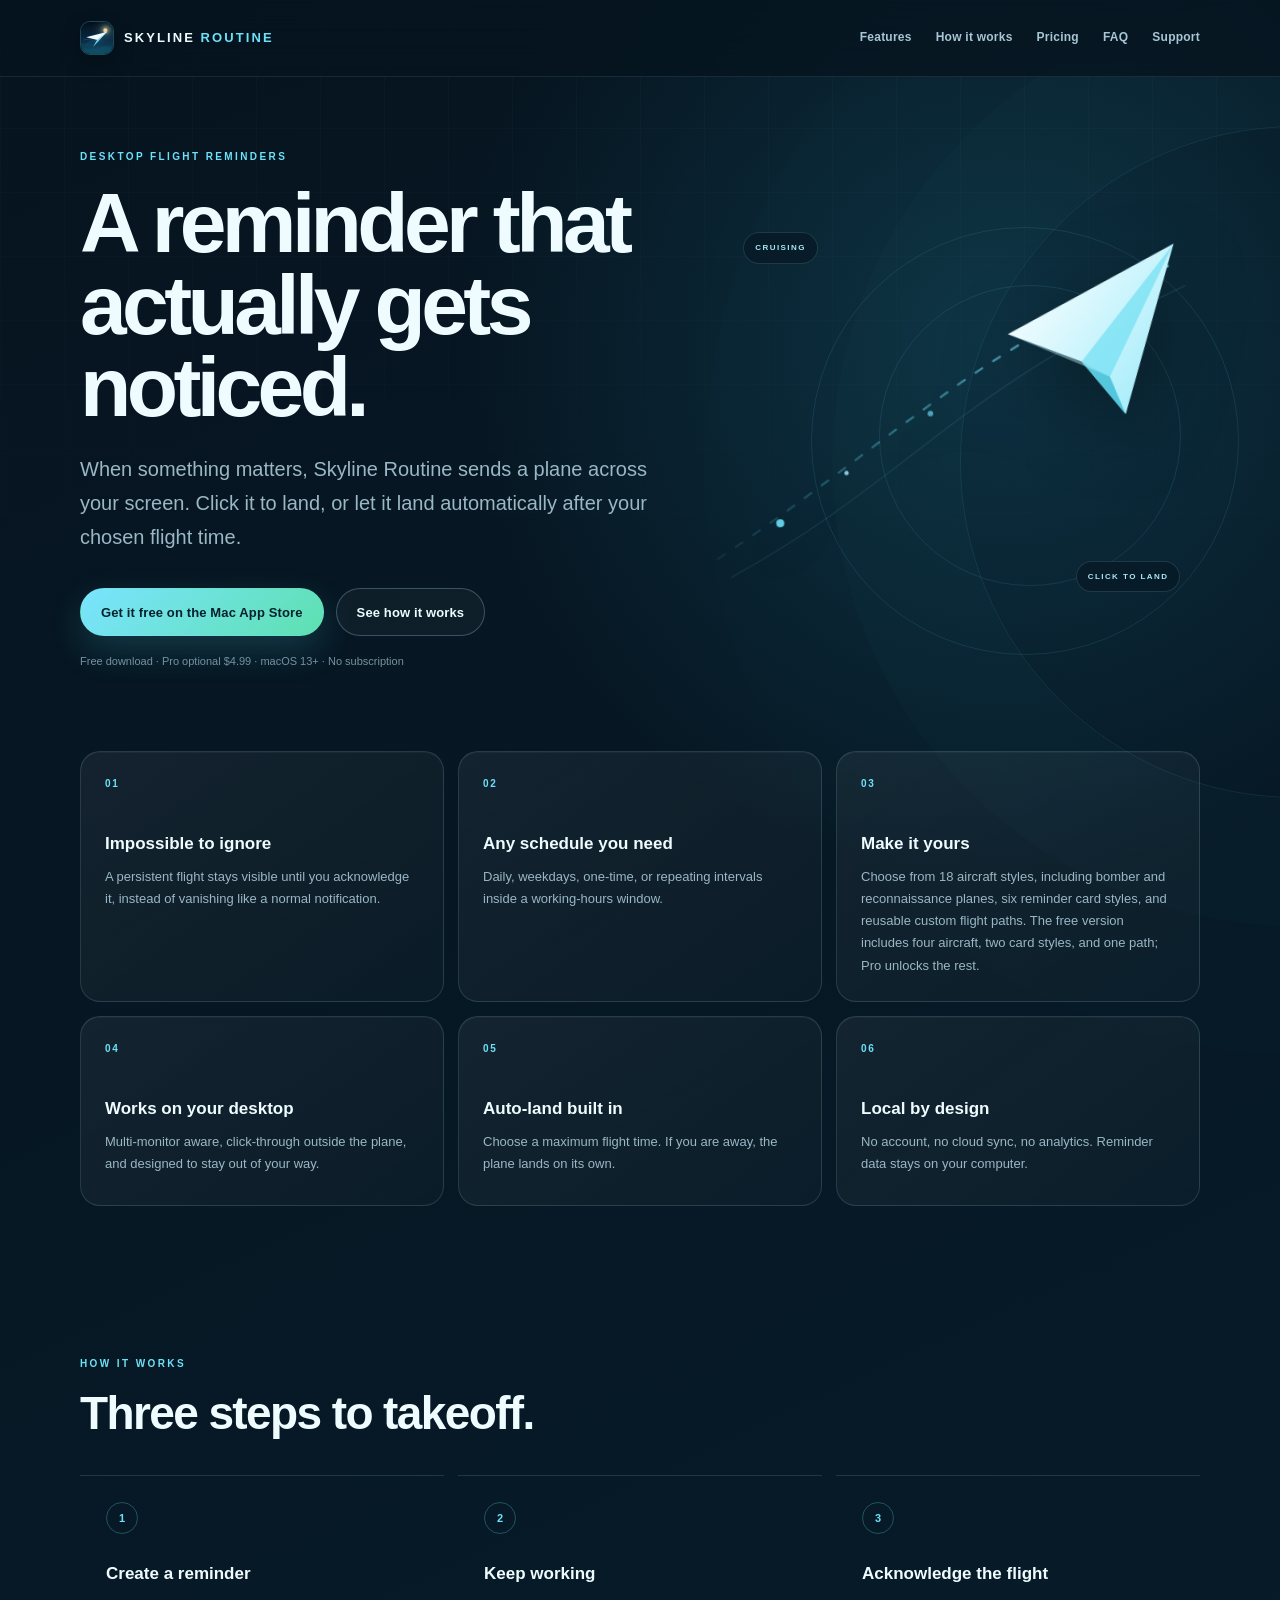
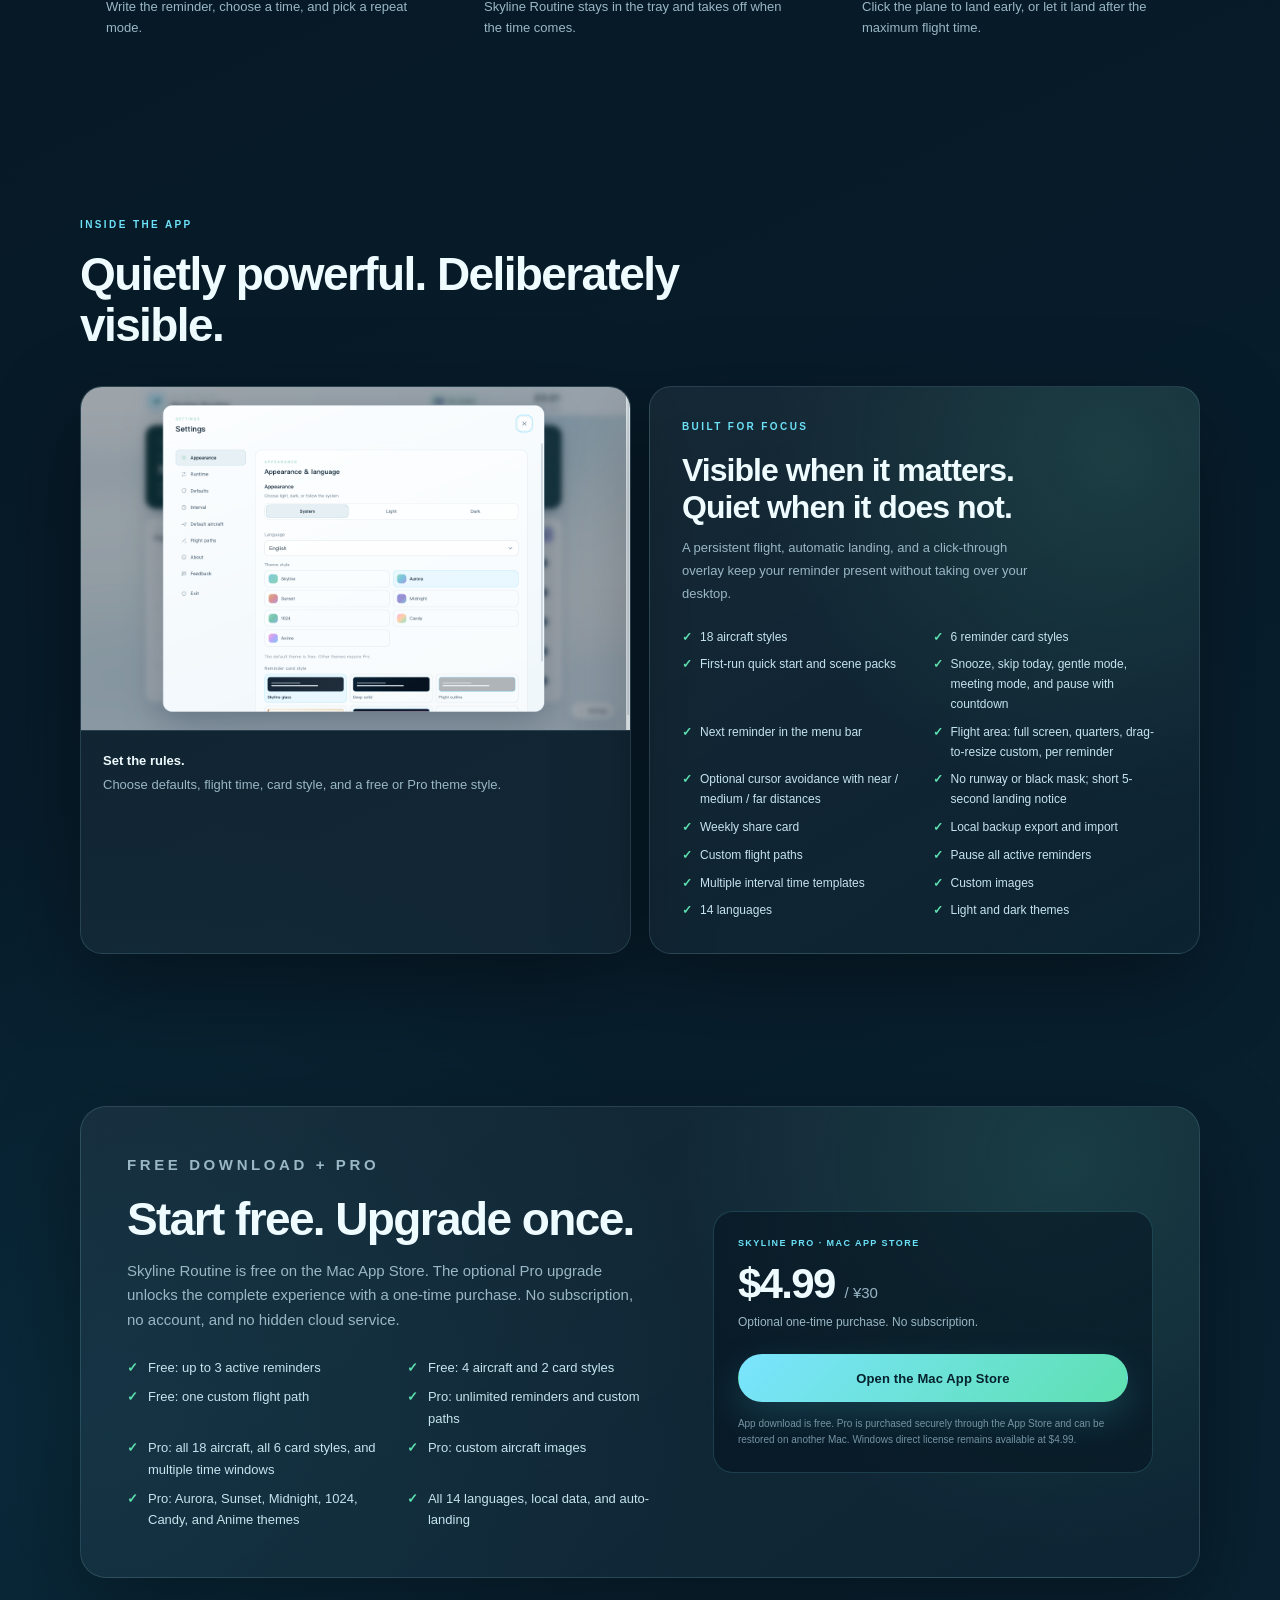
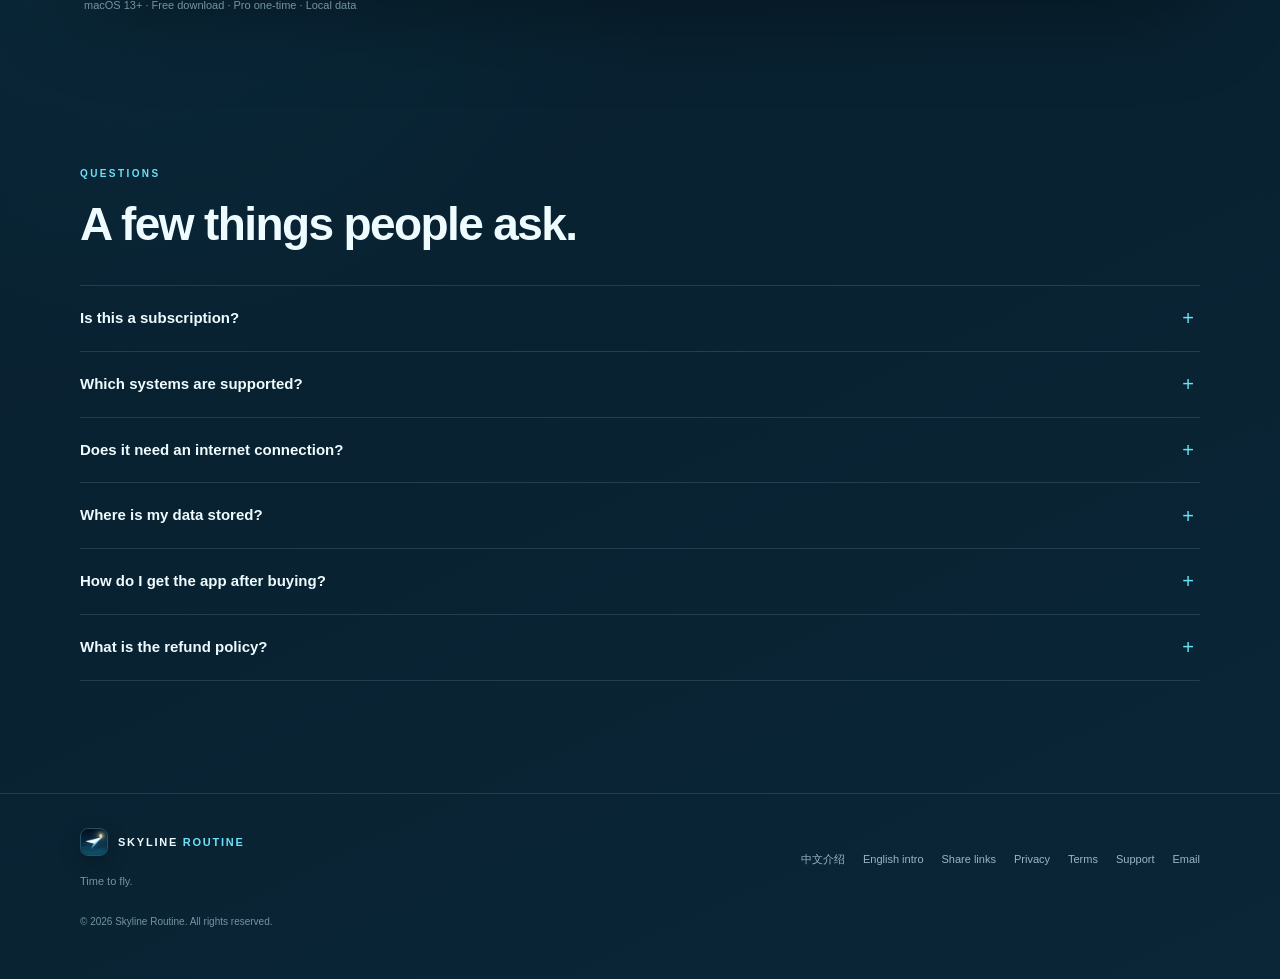
==== commit c469797c: "【add】更新文档" ====
--- a/index.html
+++ b/index.html
@@ -188,7 +188,7 @@
                 <li>Pause all active reminders</li>
                 <li>Multiple interval time templates</li>
                 <li>Custom images</li>
-                <li>11 languages</li>
+                <li>14 languages</li>
                 <li>Light and dark themes</li>
               </ul>
             </div>
@@ -214,7 +214,7 @@
               <li>Pro: all 18 aircraft, all 6 card styles, and multiple time windows</li>
               <li>Pro: custom aircraft images</li>
               <li>Pro: Aurora, Sunset, Midnight, 1024, Candy, and Anime themes</li>
-              <li>All 11 languages, local data, and auto-landing</li>
+              <li>All 14 languages, local data, and auto-landing</li>
             </ul>
           </div>
           <div class="price-card">
--- a/styles.css
+++ b/styles.css
@@ -879,3 +879,19 @@
   opacity: 1;
   transform: translateY(0);
 }
+
+/* Arabic (RTL) */
+html[dir="rtl"] body {
+  direction: rtl;
+}
+
+html[dir="rtl"] .guide-section ul {
+  padding-left: 0;
+  padding-right: 20px;
+}
+
+html[dir="rtl"] .guide-section,
+html[dir="rtl"] .help-card,
+html[dir="rtl"] .legal-page {
+  text-align: right;
+}
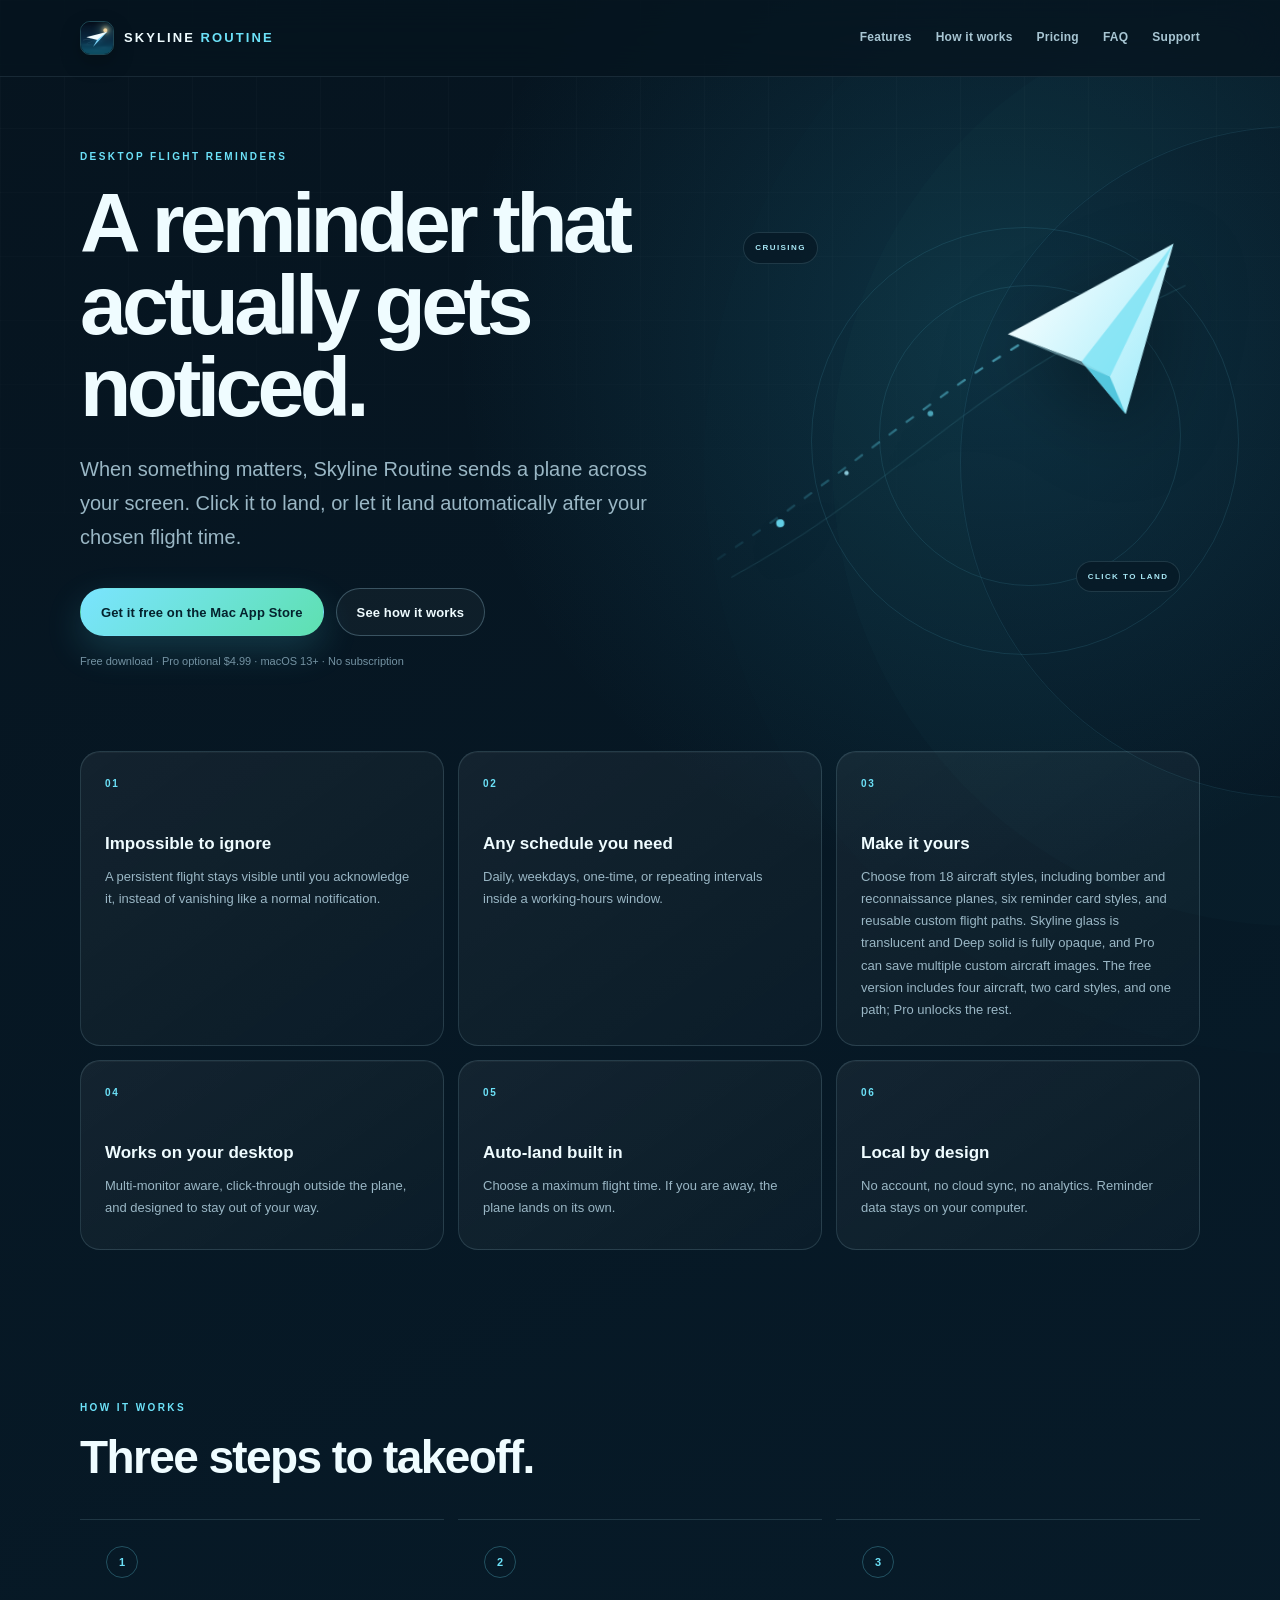
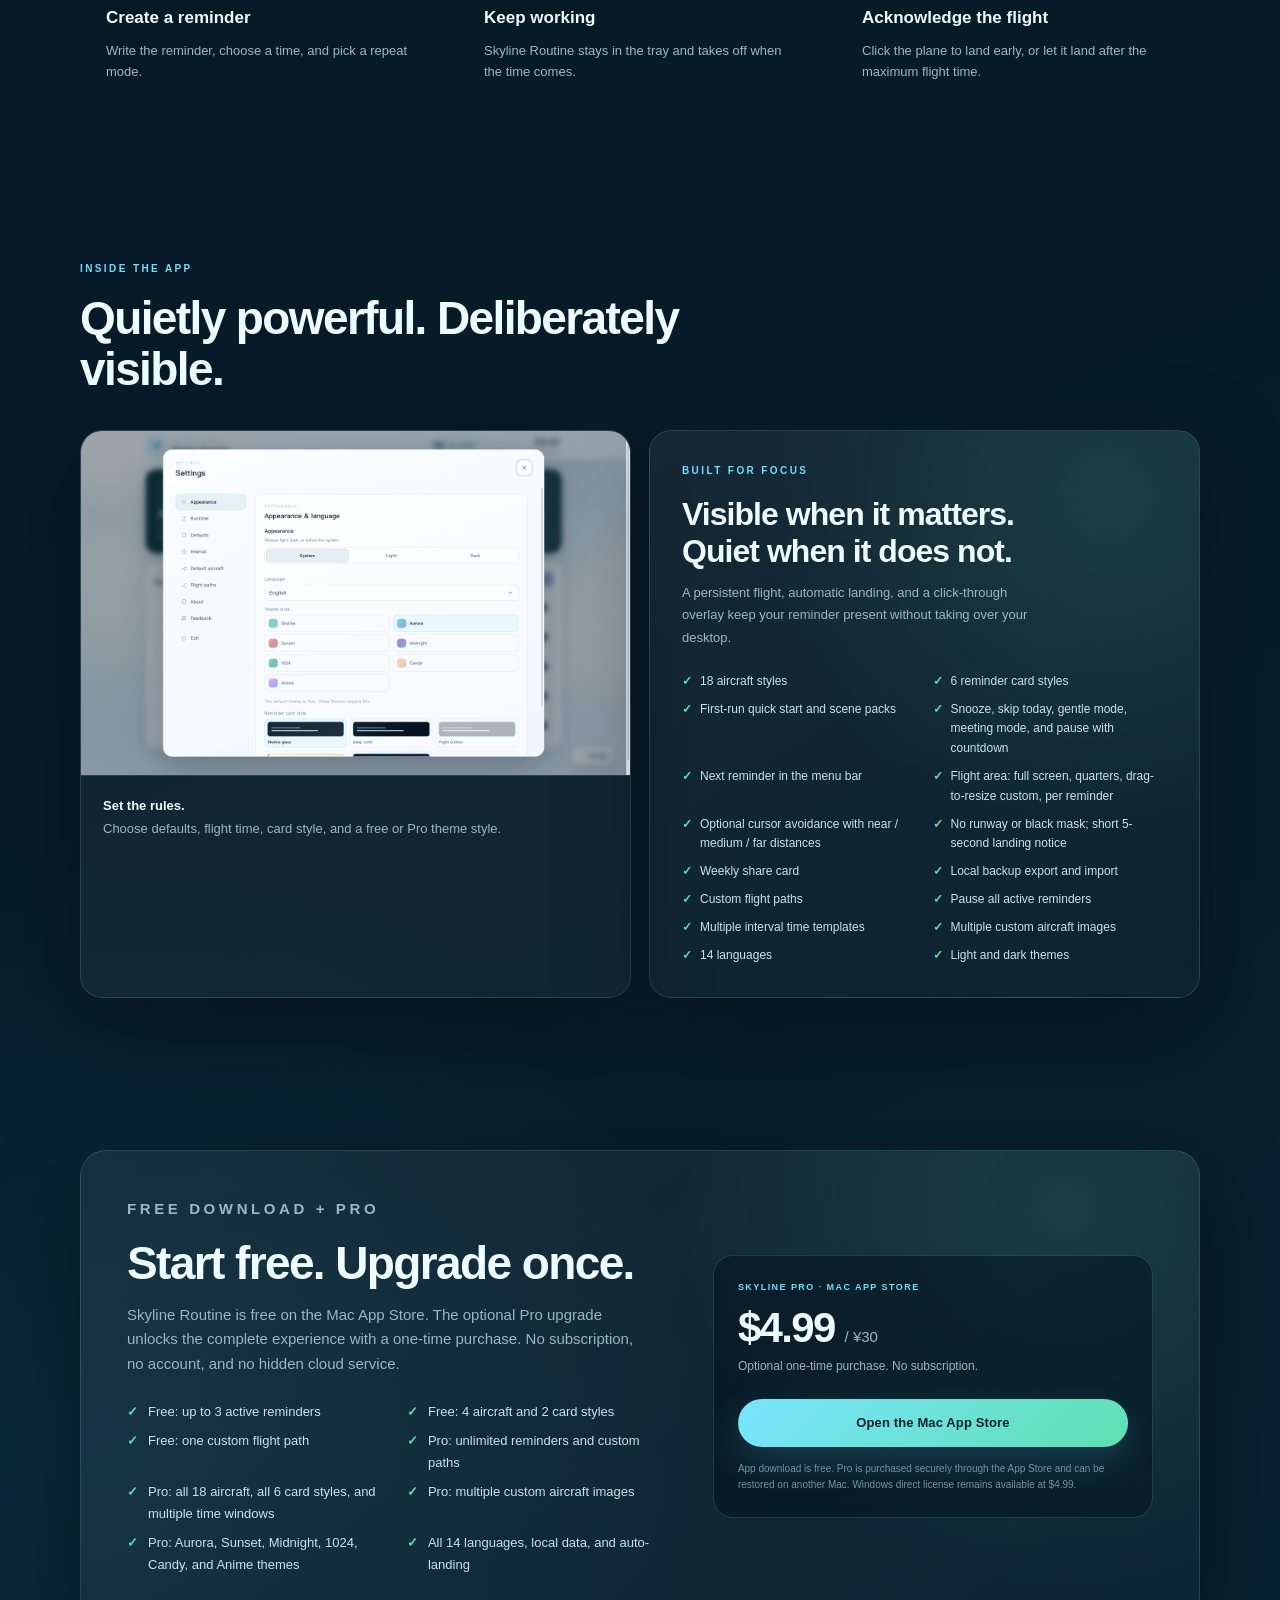
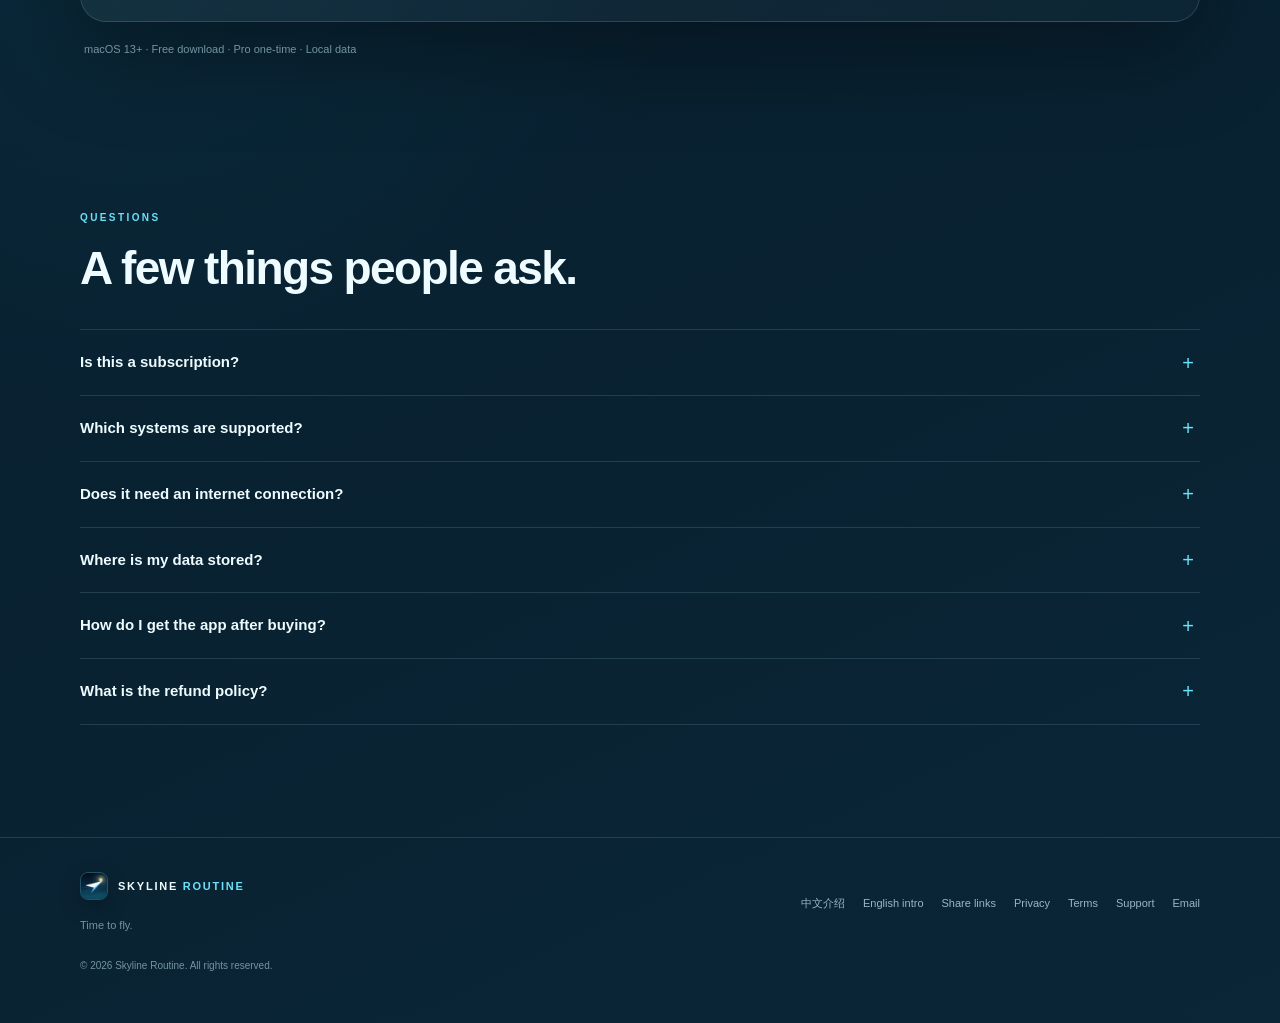
==== commit 34f264dd: "【mod】同步多张自定义机型图片与玻璃/实色文档" ====
--- a/index.html
+++ b/index.html
@@ -109,7 +109,7 @@
         <article class="feature-card">
           <span class="feature-number">03</span>
           <h2>Make it yours</h2>
-          <p>Choose from 18 aircraft styles, including bomber and reconnaissance planes, six reminder card styles, and reusable custom flight paths. The free version includes four aircraft, two card styles, and one path; Pro unlocks the rest.</p>
+          <p>Choose from 18 aircraft styles, including bomber and reconnaissance planes, six reminder card styles, and reusable custom flight paths. Skyline glass is translucent and Deep solid is fully opaque, and Pro can save multiple custom aircraft images. The free version includes four aircraft, two card styles, and one path; Pro unlocks the rest.</p>
         </article>
         <article class="feature-card">
           <span class="feature-number">04</span>
@@ -187,7 +187,7 @@
                 <li>Custom flight paths</li>
                 <li>Pause all active reminders</li>
                 <li>Multiple interval time templates</li>
-                <li>Custom images</li>
+                <li>Multiple custom aircraft images</li>
                 <li>14 languages</li>
                 <li>Light and dark themes</li>
               </ul>
@@ -212,7 +212,7 @@
               <li>Free: one custom flight path</li>
               <li>Pro: unlimited reminders and custom paths</li>
               <li>Pro: all 18 aircraft, all 6 card styles, and multiple time windows</li>
-              <li>Pro: custom aircraft images</li>
+              <li>Pro: multiple custom aircraft images</li>
               <li>Pro: Aurora, Sunset, Midnight, 1024, Candy, and Anime themes</li>
               <li>All 14 languages, local data, and auto-landing</li>
             </ul>
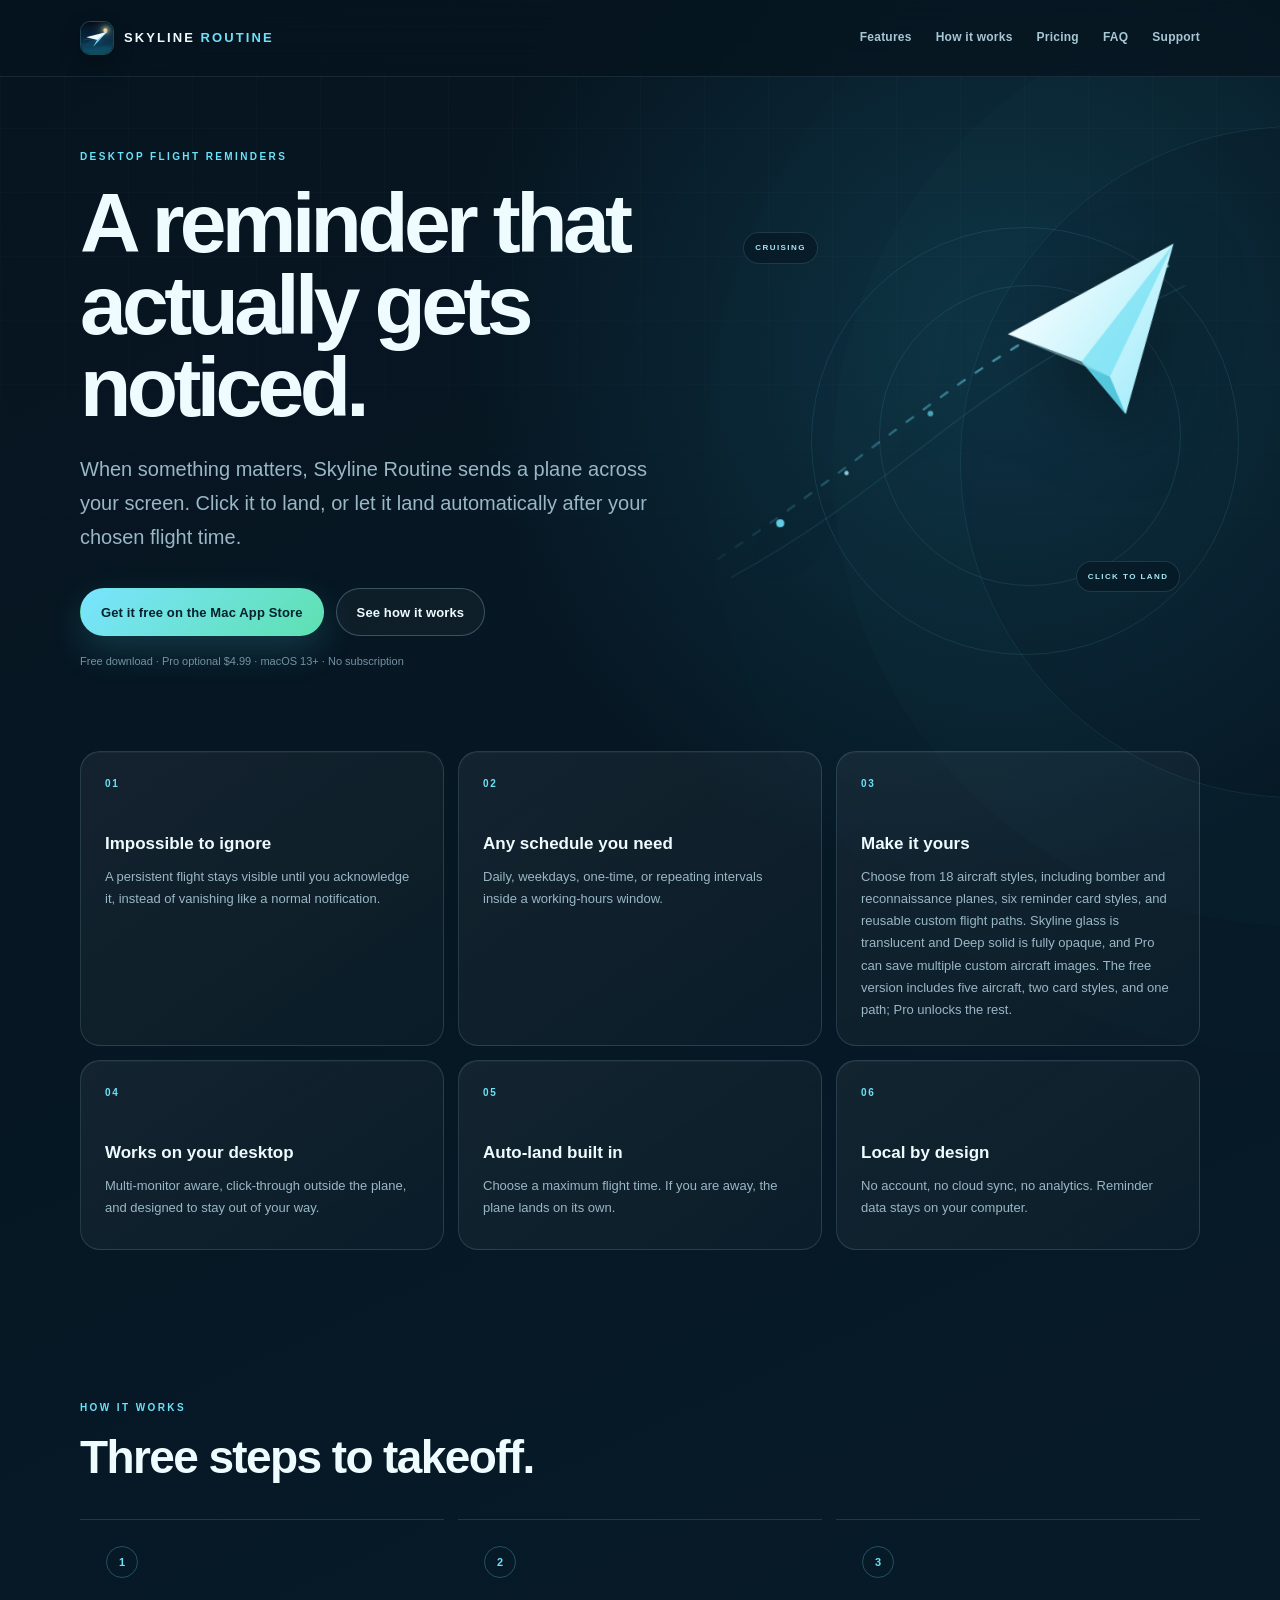
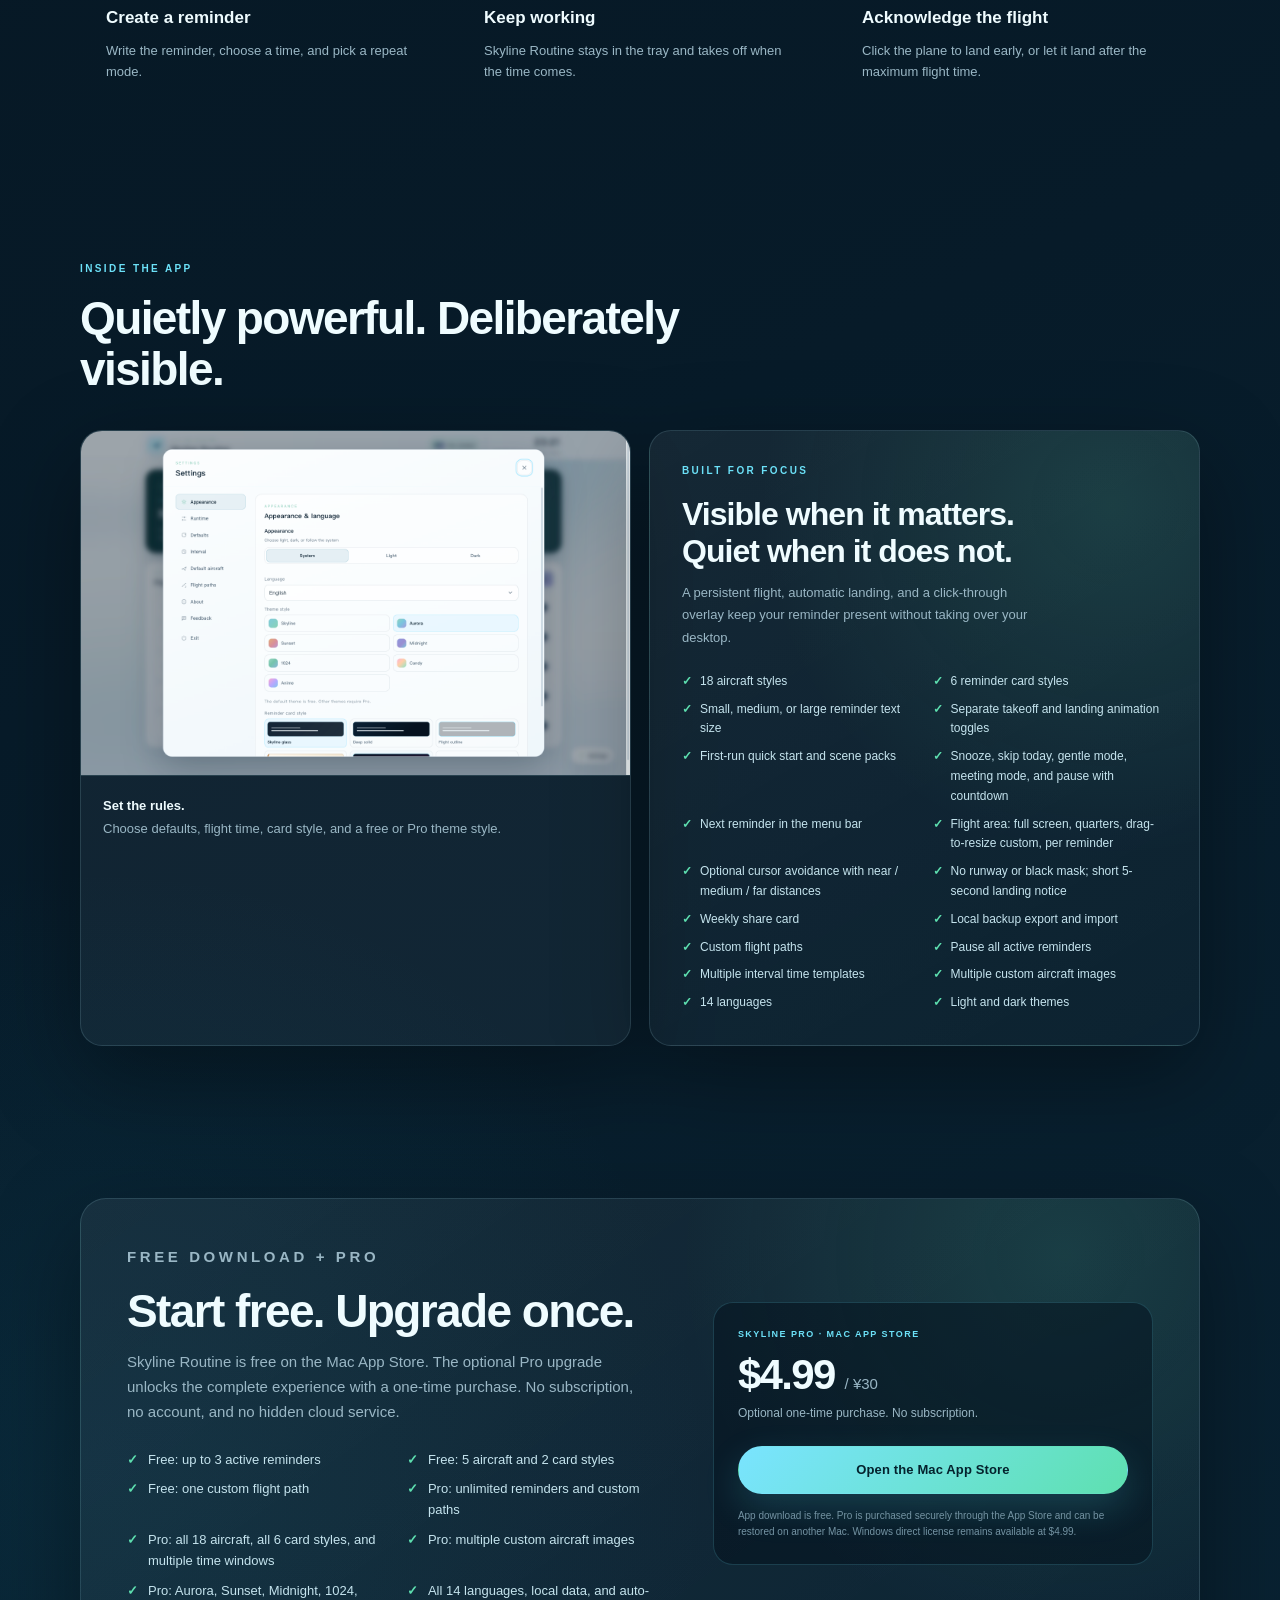
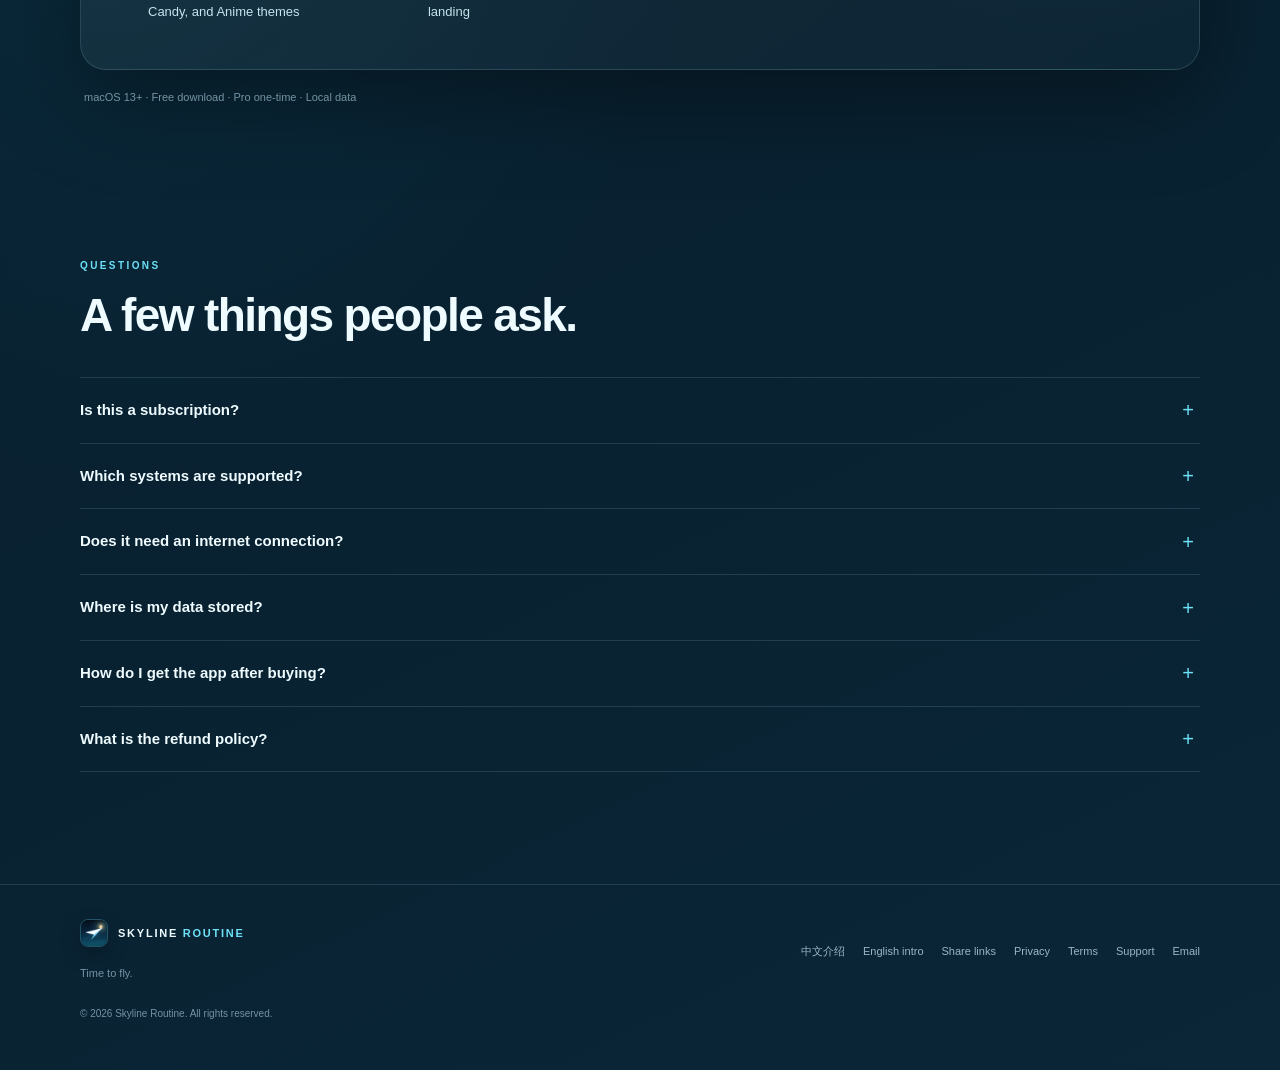
==== commit 03982085: "【mod】同步 1.0.259 字号、降落动画与免费机型 - 免费机型由 4 种更新为 5 种（新增无人机），同步全部 14 种语言指南 - 设置说明补充提醒字号（小/中/大）与起飞/降落动画开关 -" ====
--- a/index.html
+++ b/index.html
@@ -109,7 +109,7 @@
         <article class="feature-card">
           <span class="feature-number">03</span>
           <h2>Make it yours</h2>
-          <p>Choose from 18 aircraft styles, including bomber and reconnaissance planes, six reminder card styles, and reusable custom flight paths. Skyline glass is translucent and Deep solid is fully opaque, and Pro can save multiple custom aircraft images. The free version includes four aircraft, two card styles, and one path; Pro unlocks the rest.</p>
+          <p>Choose from 18 aircraft styles, including bomber and reconnaissance planes, six reminder card styles, and reusable custom flight paths. Skyline glass is translucent and Deep solid is fully opaque, and Pro can save multiple custom aircraft images. The free version includes five aircraft, two card styles, and one path; Pro unlocks the rest.</p>
         </article>
         <article class="feature-card">
           <span class="feature-number">04</span>
@@ -176,6 +176,8 @@
               <ul class="mini-list">
                 <li>18 aircraft styles</li>
                 <li>6 reminder card styles</li>
+                <li>Small, medium, or large reminder text size</li>
+                <li>Separate takeoff and landing animation toggles</li>
                 <li>First-run quick start and scene packs</li>
                 <li>Snooze, skip today, gentle mode, meeting mode, and pause with countdown</li>
                 <li>Next reminder in the menu bar</li>
@@ -208,7 +210,7 @@
             </p>
             <ul class="check-list">
               <li>Free: up to 3 active reminders</li>
-              <li>Free: 4 aircraft and 2 card styles</li>
+              <li>Free: 5 aircraft and 2 card styles</li>
               <li>Free: one custom flight path</li>
               <li>Pro: unlimited reminders and custom paths</li>
               <li>Pro: all 18 aircraft, all 6 card styles, and multiple time windows</li>
@@ -258,7 +260,7 @@
           </details>
           <details>
             <summary>How do I get the app after buying?</summary>
-            <p>Download Skyline Routine free from the Mac App Store. Open Settings → Upgrade to Pro to purchase the optional one-time upgrade.</p>
+            <p>Download Skyline Routine free from the Mac App Store. Open Settings → Skyline Pro to purchase the optional one-time upgrade.</p>
           </details>
           <details>
             <summary>What is the refund policy?</summary>
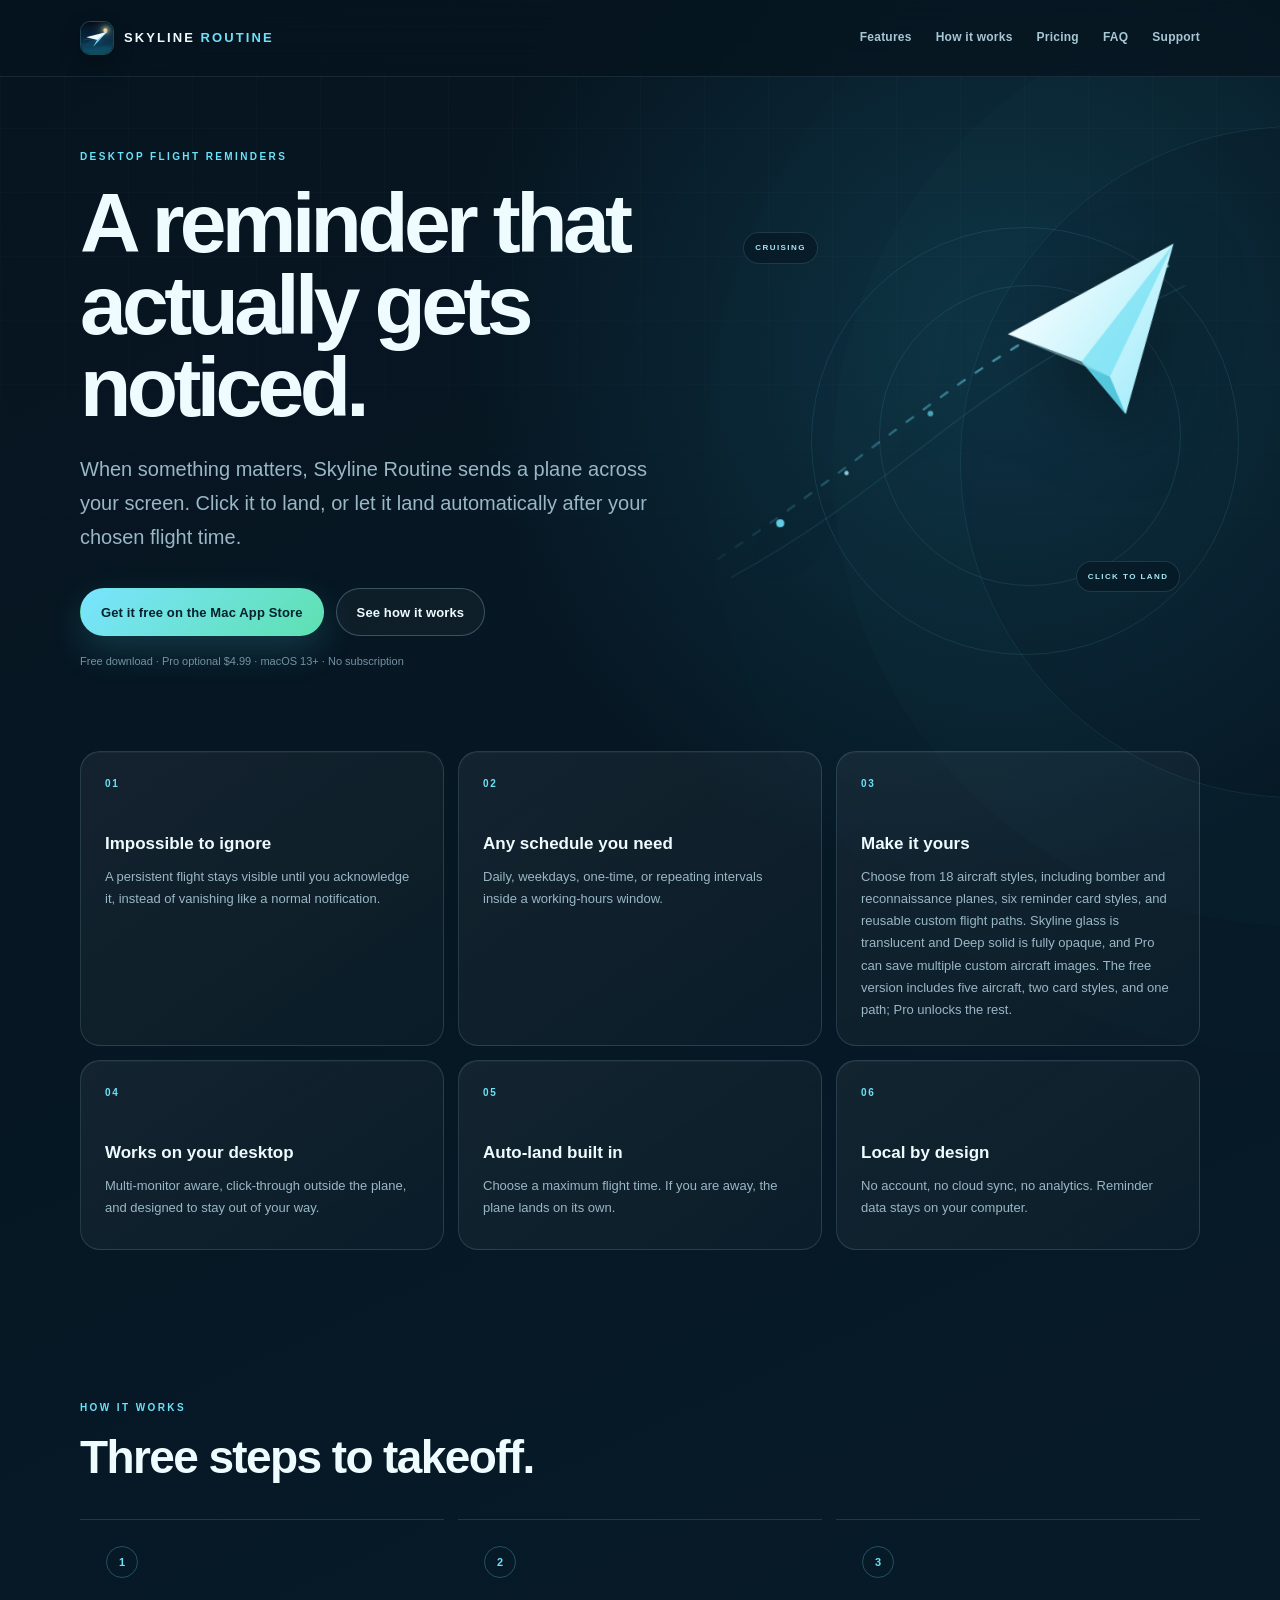
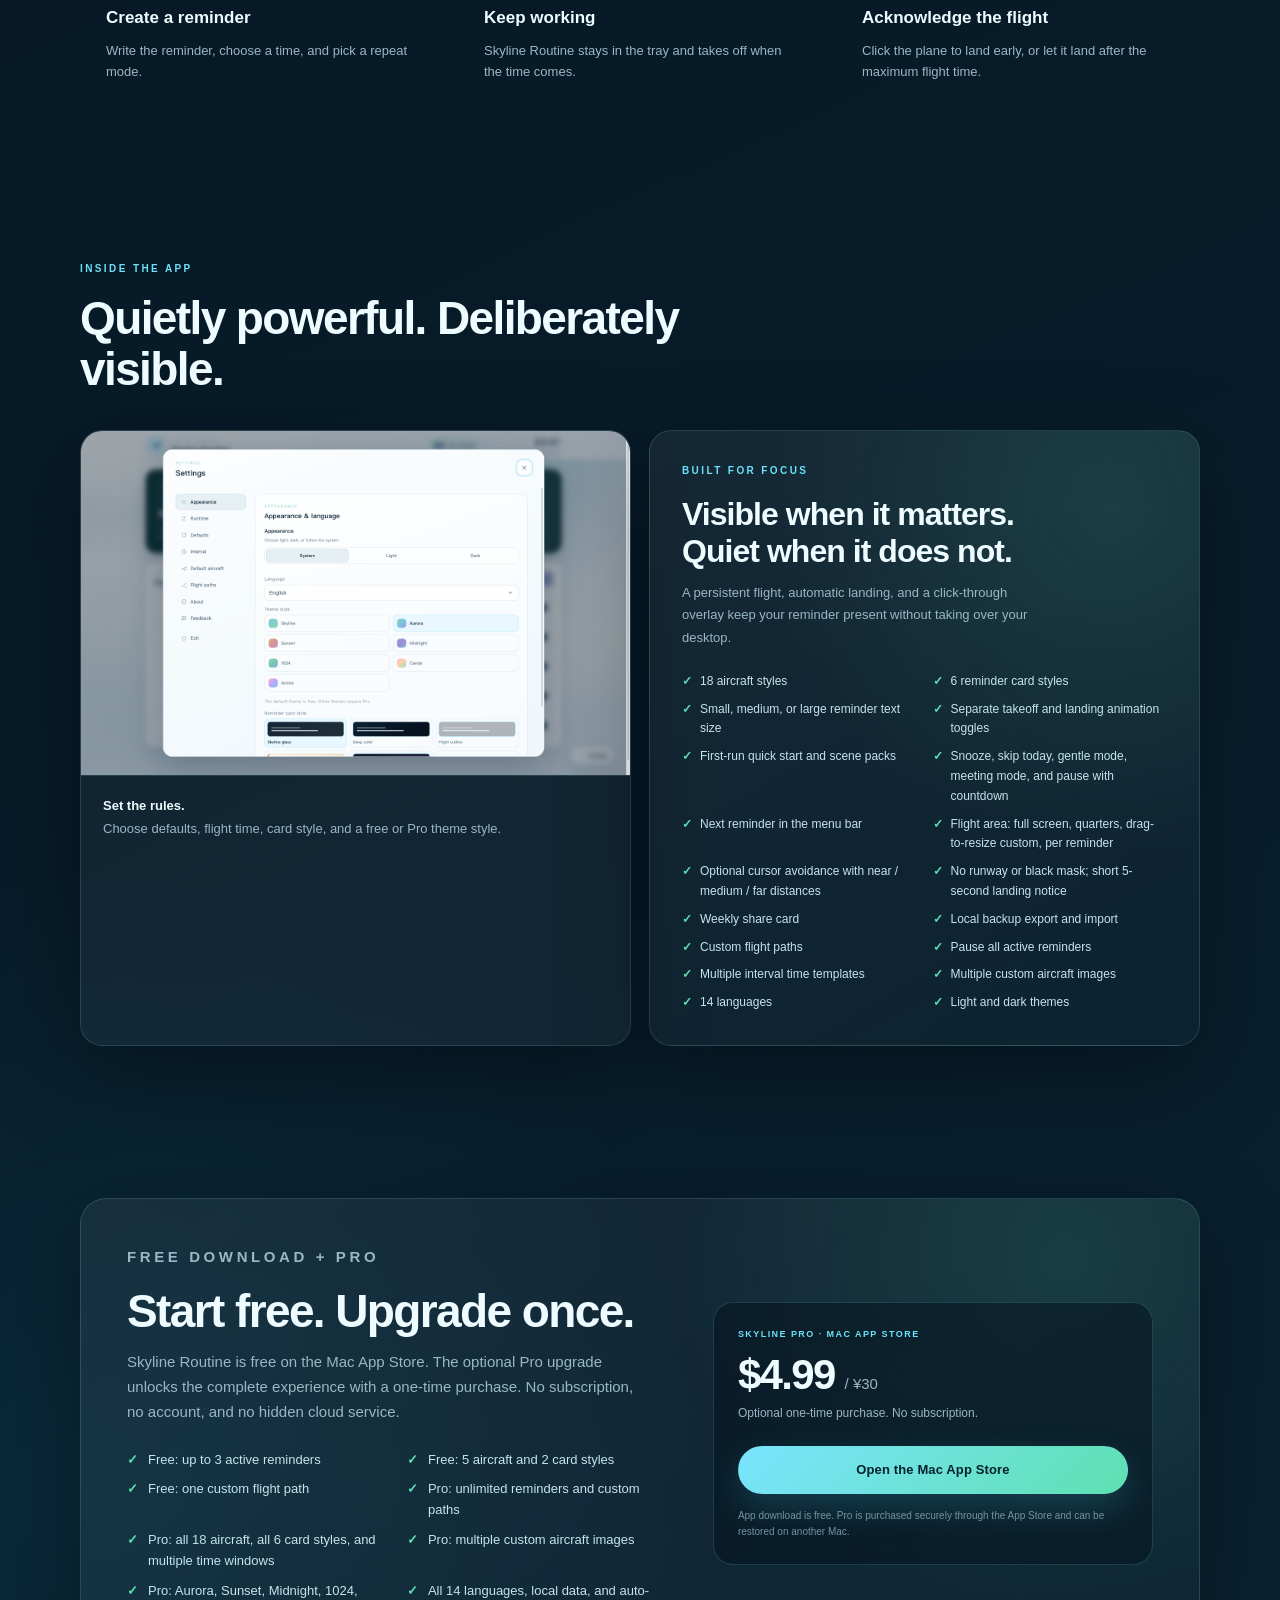
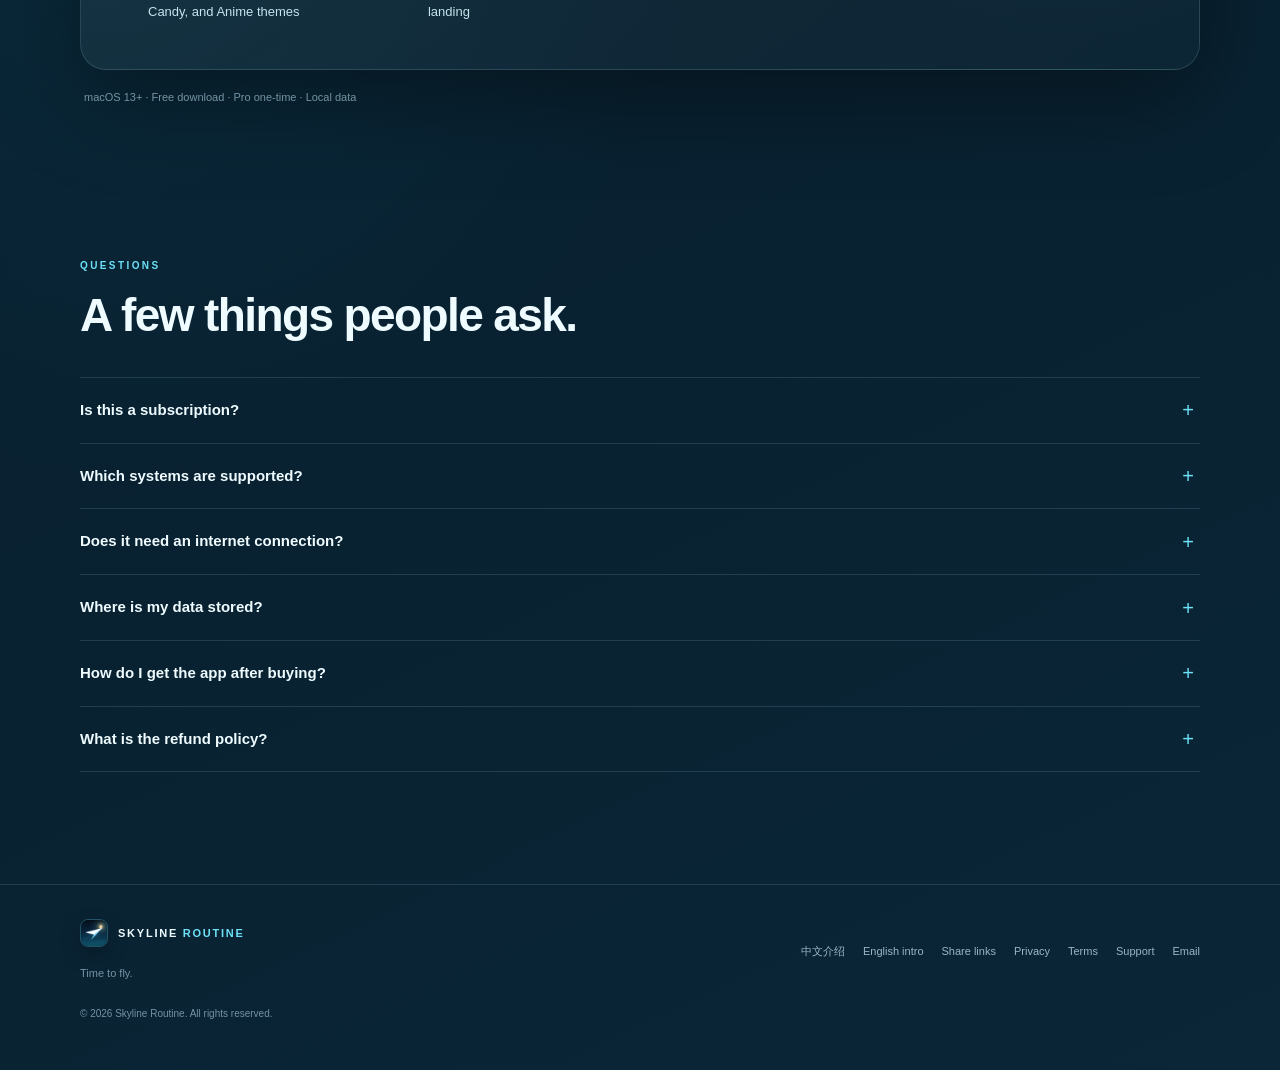
==== commit b8d3dc58: "【mod】公开下载改为仅 Mac App Store - 移除 Windows 直接授权、Lemon Squeezy 和 DMG 下载文案 - 隐私、支持与条款同步为 App Store - 链接汇总" ====
--- a/index.html
+++ b/index.html
@@ -23,7 +23,7 @@
 
     <header class="site-header">
       <div class="wrap header-inner">
-        <a class="brand" href="/" aria-label="Skyline Routine home">
+        <a class="brand" href="index.html" aria-label="Skyline Routine home">
           <img src="assets/icon.png" alt="" width="34" height="34" />
           <span>SKYLINE <b>ROUTINE</b></span>
         </a>
@@ -226,8 +226,7 @@
             <a class="btn btn-primary btn-wide" data-appstore href="#pricing">Open the Mac App Store</a>
             <p class="price-fine">
               App download is free. Pro is purchased securely through the App Store and
-              can be restored on another Mac. Windows direct license remains available at
-              $4.99.
+              can be restored on another Mac.
             </p>
           </div>
         </div>
@@ -248,7 +247,7 @@
           </details>
           <details>
             <summary>Which systems are supported?</summary>
-            <p>macOS 13 or later on the Mac App Store. A Windows direct license is also available for Windows 10/11 x64.</p>
+            <p>macOS 13 or later on the Mac App Store. The Windows version is not currently available for download.</p>
           </details>
           <details>
             <summary>Does it need an internet connection?</summary>
@@ -264,7 +263,7 @@
           </details>
           <details>
             <summary>What is the refund policy?</summary>
-            <p>Mac App Store purchases and refunds are handled by Apple. Windows direct purchases and refunds are handled by Lemon Squeezy. See our <a href="terms.html">terms</a> for details.</p>
+            <p>Mac App Store purchases and refunds are handled by Apple. See our <a href="terms.html">terms</a> for details.</p>
           </details>
         </div>
       </section>
@@ -273,7 +272,7 @@
     <footer class="site-footer">
       <div class="wrap footer-grid">
         <div>
-          <a class="brand footer-brand" href="/">
+          <a class="brand footer-brand" href="index.html">
             <img src="assets/icon.png" alt="" width="28" height="28" />
             <span>SKYLINE <b>ROUTINE</b></span>
           </a>
